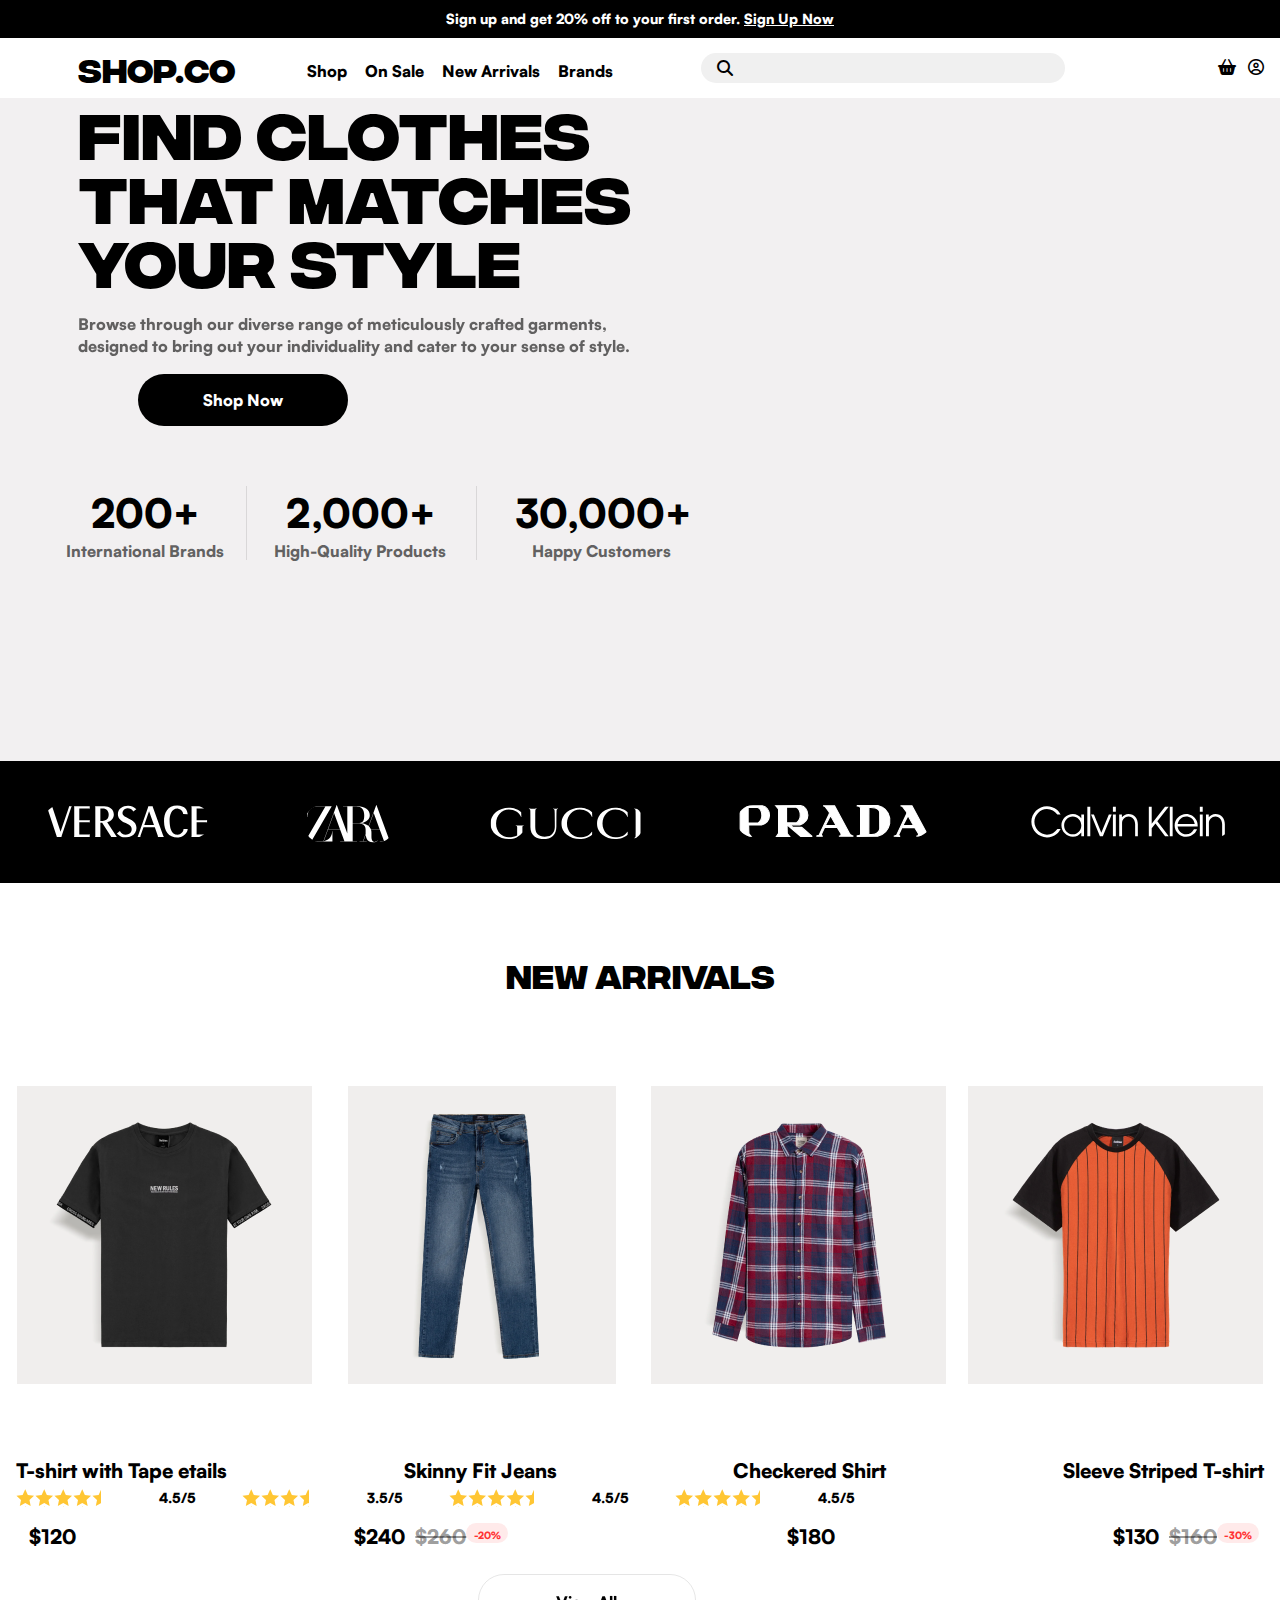
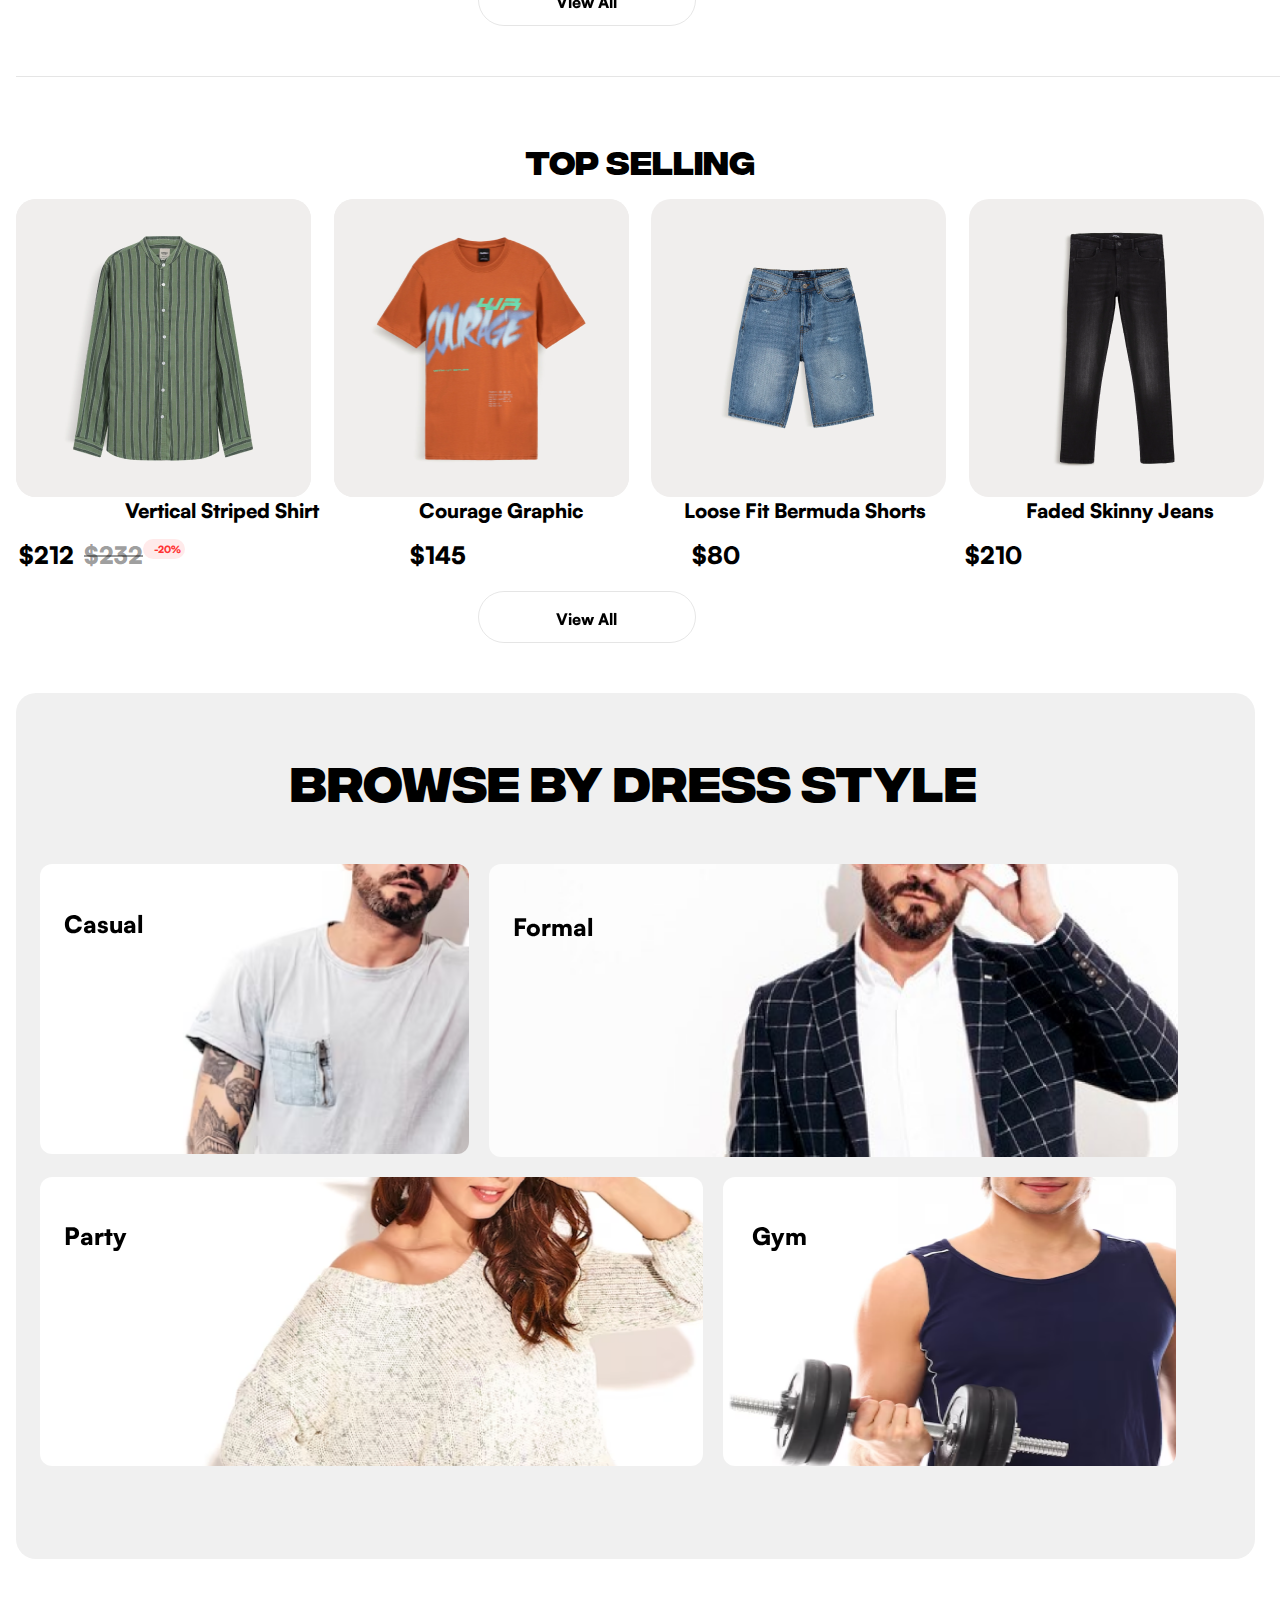
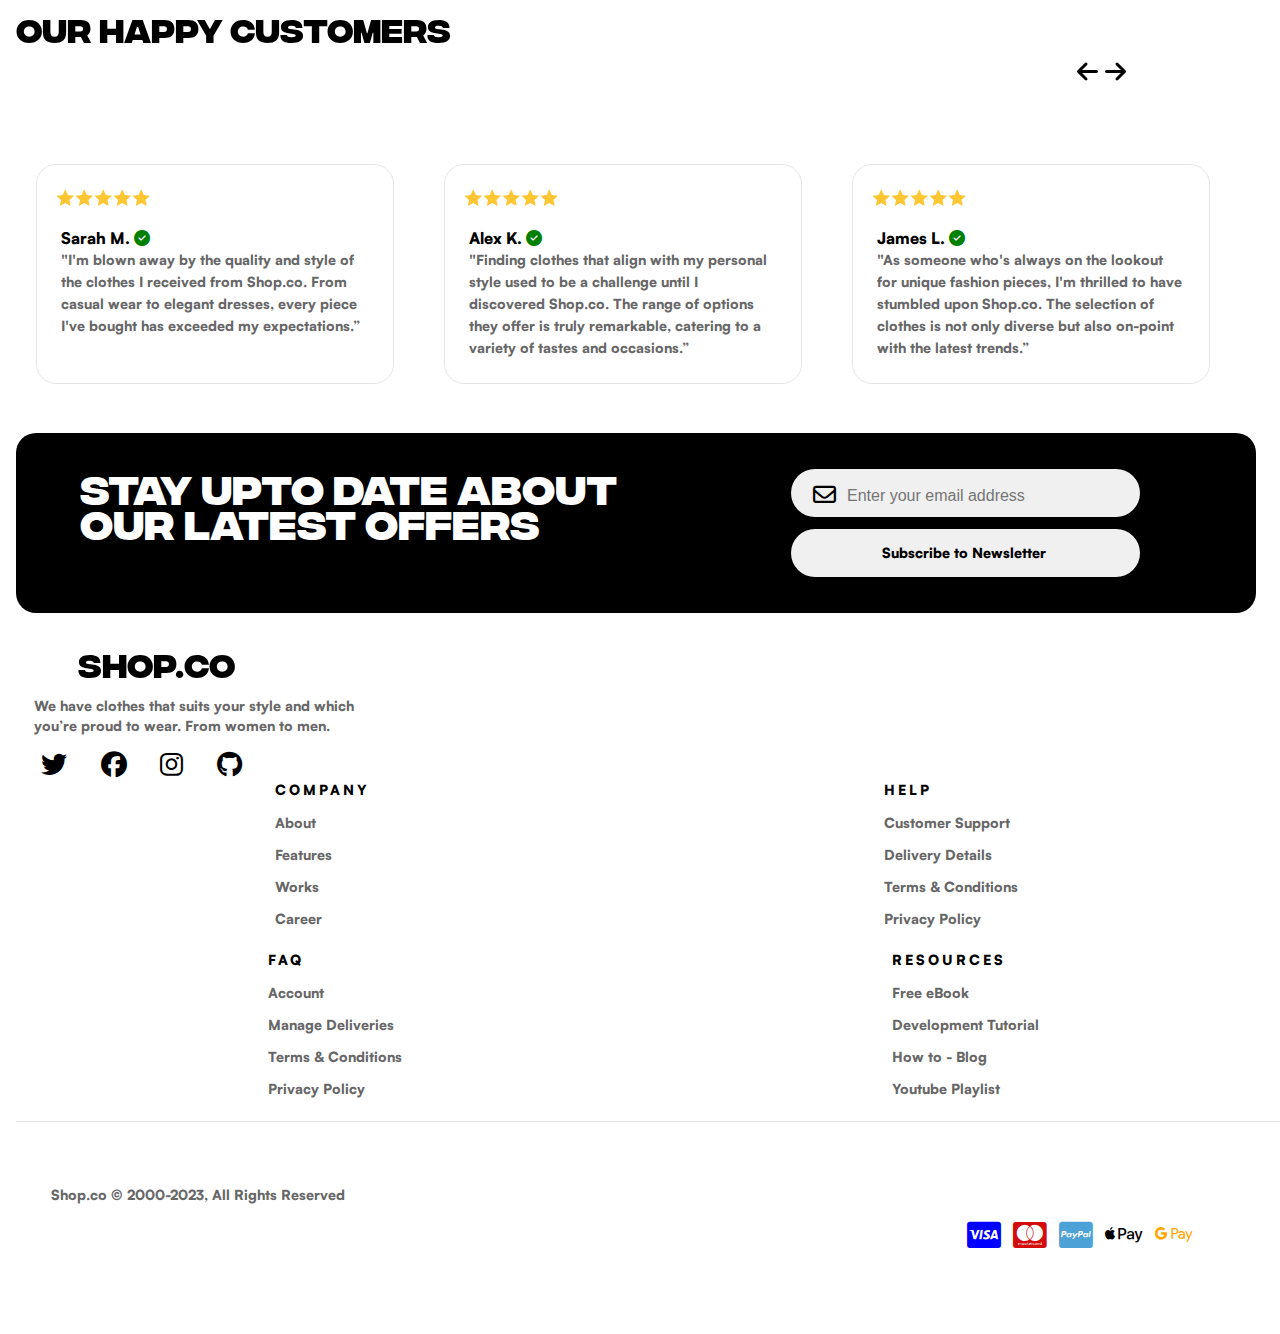
==== index.html @ 6bbd882d "Add files via upload" ====
<!DOCTYPE html>
<html lang="en">
<head>
    <meta charset="UTF-8">
    <meta name="viewport" content="width=device-width, initial-scale=1.0">
    <title>Document</title>
    <link  rel="stylesheet" href="css/style.css">
    <link rel="stylesheet" href="https://cdnjs.cloudflare.com/ajax/libs/font-awesome/6.4.2/css/all.min.css">
</head>
<body>
	<div class="smal-line">
        Sign up and get 20% off to your first order.
        <span class="underline"> Sign Up Now</span>
    </div>
	<header class="header">
		<div class="content-wrap">
			<nav class='header-menu'>
				<div class="main-menu">
					<div id='menuIcons' class="main-menu_icons">
						<i id='iconOpen' class="fa-solid fa-bars"></i>
						<i id='iconClose' class="fa-solid fa-xmark hide"></i>
					</div>
					<ul id='mainMenu' class="menu-list hide">
						<li>Shop</li>
						<li>On Sale</li>
						<li>New Arrivals</li>
						<li>Brands</li>
					</ul>
				</div>
				<div class="logo">
					SHOP.CO
				</div>
				<div class="search">
					<i class="fa-solid fa-magnifying-glass"></i>
					<div class="search_1">
            			<input type="text" placeholder="Search for products...">
            		</div>
        		</div>
				<div class="main-menu_1">
					<div class="main-menu-item_1">
						<i class="fa-solid fa-magnifying-glass"></i>
					</div>
					<div class="main-menu-item">
						<i class="fa-solid fa-basket-shopping"></i>
					</div>
					<div class="main-menu-item">
						<i class="fa-regular fa-circle-user"></i>
					<div class="main-menu-item">
				</div>
			</nav>
		</div>
	</header>
	<div class="jumbotron">
		<div class="content-wrap">
			<h1>FIND CLOTHES THAT MATCHES YOUR STYLE</h1>
			<div class="discription">
	             Browse through our diverse range of meticulously crafted garments, designed to bring out your individuality and cater to your sense of style.
	        </div>
	        <div class="ellipse">
	            Shop Now
	        </div>
	        <div class="achievement">
	            <div class="achievement_1">
	                <div class="count">200+</div>
	                <div class="count_title">International Brands</div>
	            </div>
	            <div class="barrier"></div>
	            <div class="achievement_1">
	                <div class="count">2,000+</div>
	                <div class="count_title">High-Quality Products</div>
	            </div>
	            <div class="barrier_1"></div>
	            <div class="achievement_3">
	                <div class="count">30,000+</div>
	                <div class="count_title">Happy Customers</div>
	        </div>
	        </div>
 		</div>
 	</div>
	<div class="jumbotron_1">
		<div class="achievement_2">
                <div class="count">30,000+</div>
                <div class="count_title">Happy Customers</div>
        </div>
        <div class="star_1"></div>
        <div class="star_2"></div>
	</div>
	<section class="services">
		<div class="brands">
		        <div class="versace brand">
		        	<img src="images/versace1.svg" alt="">
		        </div>
		        <div class="zara brand">
		        	<img src="images/zara1.svg" alt="">
		        </div>
		        <div class="gucci brand">
		        	<img src="images/gucci1.svg" alt="">
		        </div>
		        <div class="prada brand">
		        	<img src="images/prada1.svg" alt="">
		        </div>
		        <div class="calvin-klein brand">
		        	<img src="images/calvinklein1.svg" alt="">
		        </div>
		    </div>
	</section>
	<div class="content-wrap">
		<div class="new-arrivals">
			<div class="new-arrivals_title">
				NEW ARRIVALS
			</div>
			<div class="new-arrivals_img">
				<div class="card t-shirt_img"></div>
				<div class="card jeans_img"></div>
				<div class="card shirt_img"></div>
        		<div class="card orange_tshirt_img"></div>
			</div>
			<div class="new-arrivals_text">
				<div class="text">T-shirt with Tape etails</div>
           		<div class="text">Skinny Fit Jeans</div>
           		<div class="text1">Checkered Shirt</div>
           		<div class="text1">Sleeve Striped T-shirt</div>
			</div>
			<div class="new-arrivals_evaluation">
				<div class="stars rating-t-shirt"></div>
	            <div class="number rating-t-shirt_1">4.5/5</div>
	            <div class="stars rating-jeans"></div>
	            <div class="number rating-jeans_1">3.5/5</div>
	            <div class="stars rating-shirt"></div>
           		<div class="number rating-shirt_1">4.5/5</div>
           		<div class="stars rating-orange_t-shirt"></div>
           		<div class="number rating-orange_t-shirt_1">4.5/5</div>
			</div>
		</div>
		<div class="prices">
           	<div class="price price-tshirt">$120</div>
           	<div class="price price-jeans">
               	$240
               	<span class="through">$260</span>
               	<div  class="ellipse_2">-20%</div>
       		</div>
           	<div class="price price-shirt">$180</div>
           	<div class="price-orange_tshirt">
               	$130
               	<span class="through">$160</span>
               	<div  class="ellipse_2">
                   	-30%
               	</div>
           	</div>
       	</div>
       	<a href="/* сайт зі всіма речима*/" class="ellipse_4">
            View All
        </a>
        <div class="line"></div>
        <div class="top-selling">
        	<div class="new-arrivals_title">
				TOP SELLING
			</div>
			<div class="new-arrivals_img">
				<div class="image striped-shirt_img">
					<img src="images/stripedshirt.png">
				</div>
				<div class="image graphic-tshirt_img">
					<img src="images/graphictshirt.png">
				</div>
				<div class="image shorts_img">
					<img src="images/shorts.png">
				</div>
				<div class="image skinny-jeans_img">
					<img src="images/skinnyjeans.png">
				</div>
			</div>
			<div class="top-selling_text">
				<div class="text">
					Vertical Striped Shirt
				</div>
           		<div class="text graphic-tshirt">
           			Courage Graphic
           		</div>
           		<div class="text shorts_text">
           			Loose Fit Bermuda Shorts
           		</div>
           		<div class="text skinny-jeans_text">
           			Faded Skinny Jeans
           		</div>
			</div>
			<div class="prices_1">
	            <div class="price-striped-shirt">
	                $212
	                <span class="through">$232</span>
	                <div  class="ellipse_5">-20%</div>
	            </div>
	            <div class="price-graphic-tshirt">$145</div>
		           <div class="price-shorts">$80</div>
		           <div class="price-skinny-jeans">$210</div>
        	</div>
        	<a href="" class="ellipse_4">
	           	View All
	       	</a>
	    </div>
	    <div class="style">
	       	<div class="name-style">
		        BROWSE BY DRESS STYLE
		    </div>
		    <div class="image-line">
			    <div class="photo image-casual">
			    	<img src="images/casual.png">
		            <div class="name-style_1 name-style_2">
		             	Casual  	
		           	</div>
	            </div>
		        <div class="photo image-formal">
		        	<img src="images/formal.png">
		            <div class="name-style_1 name-style_3">
		               	Formal
		            </div>
		        </div>
	            <div class="photo image-party">
	            	<img src="images/party.png">
	                <div class="name-style_1 name-style_4">
	                	Party
	                </div>
	            </div>
	            <div class="photo image-gym-block">
	            	<img src="images/gym.png">
		            <div class="name-style_1 name-style_5">
		                	Gym
		            </div>
		        </div>
	        </div>
        </div>
        <div class="reviews">
	        <div class="title-reviews">
	            OUR HAPPY CUSTOMERS
	        </div>
	        <div class="arrow">
	        	<i class="fa-solid fa-arrow-left"></i>
	        	<i class="fa-solid fa-arrow-right"></i>
	        </div>

	    </div>
	    <div class="reviews_block">
		    <div class="reviews_1">
	                <div class="rating-shop"></div>
	                <div class="client">
	                	Sarah M.
	                	<i class="fa-solid fa-circle-check"></i>
	                </div>
	                <div class="response">
	                    "I'm blown away by the quality and style of the clothes I received from Shop.co. From casual wear to elegant dresses, every piece I've bought has exceeded my expectations.”
	                </div>
	        </div>
	        <div class="reviews_2">
	                <div class="rating-shop"></div>
	                <div class="client">
	                	Alex K.
	                	<i class="fa-solid fa-circle-check"></i>
	                </div>
	                <div class="response">
	                    "Finding clothes that align with my personal style used to be a challenge until I discovered Shop.co. The range of options they offer is truly remarkable, catering to a variety of tastes and occasions.”
	                </div>
	        </div>
	        <div class="reviews_2">
	                <div class="rating-shop"></div>
	                <div class="client">
	                	James L.
	                	<i class="fa-solid fa-circle-check"></i>
	                </div>
	                <div class="response">
	                    "As someone who's always on the lookout for unique fashion pieces, I'm thrilled to have stumbled upon Shop.co. The selection of clothes is not only diverse but also on-point with the latest trends.”
	                </div>
	        </div>
	    </div>    
 		<div class="offers">
        	<div class="offers_title">
        		STAY UPTO DATE ABOUT OUR LATEST OFFERS
        	</div>
        	<div class="field">
	        	<div class="input_field">
	        		<div class="input_field_inside">
	        			<i class="fa-regular fa-envelope"></i>
	        			<input type="text" placeholder="Enter your email address">
	        		</div>
	        	</div>
	        	<div class="input_field_1">
	        		<div class="input_field_text">
	        			Subscribe to Newsletter
	        		</div>
	        	</div>
	        </div>
        </div>
        <div class="logo">SHOP.CO</div>
        <div class="marketing">
        	<div class="marketing_text">
        		We have clothes that suits your style and which you’re proud to wear. From women to men.
        	</div>
        </div>
        <div class="social_networks">
        	<a href="https://twitter.com/i/flow/login?input_flow_data=%7B%22requested_variant%22%3A%22eyJsYW5nIjoidWsifQ%3D%3D%22%7D">
        		<i class="fa-brands fa-twitter"></i>
        	</a>
        	<a href="https://m.facebook.com/alina.batyuk?eav=AfaWTFuA0HNUsIySOK4IV4C6fjaKW2I8Pvw0RGBtKUxn3SnBraw44PnIqAsH6I7HWOU&paipv=0">
        		<i class="fa-brands fa-facebook"></i>
        	</a>
        	<a href="https://www.instagram.com/">
        		<i class="fa-brands fa-instagram"></i>
        	</a>
        	<a href="https://github.com/AlinaBatyuk/AlinaBatyuk.github.io">
        		<i class="fa-brands fa-github"></i>
        	</a>
        </div>
        <div class="footer">
	        <div class="company">
	        	<div class="company_title">
	        		COMPANY
	        	</div>
	        	<div class="company_text">About</div>
	        	<div class="company_text">Features</div>
	        	<div class="company_text">Works</div>
	        	<div class="company_text">Career</div>
	        </div>
	         <div class="help">
	        	<div class="help_title">
	        		HELP
	        	</div>
	        	<div class="help_text">
	        		Customer Support
	        	</div>
	        	<div class="help_text">
	        		Delivery Details
	        	</div>
	        	<div class="help_text">
	        		Terms & Conditions
	        	</div>
	        	<div class="help_text">
	        		Privacy Policy
	        	</div>
	        </div>
	    </div>
	    <div class="footer">
	        <div class="help">
	        	<div class="help_title">
	        		FAQ
	        	</div>
	        	<div class="help_text">
	        		Account
	        	</div>
	        	<div class="help_text">
	        		Manage Deliveries
	        	</div>
	        	<div class="help_text">
	        		Terms & Conditions
	        	</div>
	        	<div class="help_text">
	        		Privacy Policy
	        	</div>
	        </div>
	        <div class="help">
	        	<div class="help_title">
	        		RESOURCES
	        	</div>
	        	<div class="help_text">
	        		Free eBook
	        	</div>
	        	<div class="help_text">
	        		Development Tutorial
	        	</div>
	        	<div class="help_text">
	        		How to - Blog
	        	</div>
	        	<div class="help_text">
	        		Youtube Playlist
	        	</div>
	        </div>
	    </div>
	    <div class="line"></div>
	    <div class="copyright">
	    	Shop.co © 2000-2023, All Rights Reserved
	    </div>
	    <div class="pay">
	    	<i class="fa-brands fa-cc-visa"></i>
	    	<i class="fa-brands fa-cc-mastercard"></i>
	    	<i class="fa-brands fa-cc-paypal"></i>
	    	<i class="fa-brands fa-apple-pay"></i>
	    	<i class="fa-brands fa-google-pay"></i>
	    </div>
		<!-- <div class="services_item">
				<i class="fa-brads fa-facebook"></i>

			</div>
			<div class="services_item">

			</div> -->
		</div>
	

	<script src='script/script.js'></script>
</body>
</html>
---- css/style.css ----
@font-face {
    font-family: 'Integral CF';
    src: url('../fonts/IntegralCF-Bold.otf');
}
@font-face {
    font-family: 'Satoshi';
    src: url('../fonts/Satoshi-Black.otf');
}
*{
	margin: 0;
	padding: 0;
	border: 0;
	outline: 0;
	box-sizing: border-box;
}

.smal-line{
    height: 34px;
    background: black;
    color: white;
    text-align: center;
    font-size: 12px;
    font-family: Satoshi;
    line-height: 38px;
}
.content-wrap{
	max-width: 1248px;
	margin: 0 auto;
	padding: 0 10px;
}
.logo{
    color: black;
    font-size: 25.2px;
    font-weight: 700;
    font-family: 'Integral CF';
    line-height: normal;
}
.header-menu{
	display: flex;
	justify-content: space-between;
	height: 60px;
	align-items: center;
}

.menu-list{
	width: 100px;
	padding: 20px;
	list-style: none;
	color: #000;
	font-family: Satoshi;
	background: #fff;
	position: absolute;
	left: 0;
	top: 20px;
}
.main-menu i {
	cursor: pointer;
}


.main-menu{
	position: relative;
	top: 3px;

}
.main-menu i{
	margin-right: 10px;
}
.main-menu_1{
	display: inline-flex;
	align-items: flex-start;
	gap: 12px;
/*	padding: 0 20px;*/
}
.jumbotron{
	height: 448px;
	background: rgba(242, 240, 241, 1);
	background-size: cover;
	text-align: left;
	font-size: 36px;
}
.jumbotron_1{
	background-size: cover;
	height: 448px;
	background-image: url(../images/rectangle.png);
}
h1{
    color: #000;
    width: 315px;
    font-family: 'Integral CF';
    font-size: 34px;
    font-weight: 700;
    line-height: 34px;
    leading-trim: both;
	text-edge: cap;
	margin-bottom: 20px;
    margin-left: 5%;
}
.discription{
    width: 358px;
    color: rgba(0, 0, 0, 0.60);
    leading-trim: both;
    text-edge: cap;
    font-family: Satoshi;
    font-size: 14px;
    font-style: normal;
    font-weight: 400;
    line-height: 20px;
    word-break: keep-all;
    margin-bottom: 20px;
    margin-left: 5%;
}
.ellipse{
    width: 358px;
    height: 52px;
    display: flex;
    padding: 16px 54px;
    background: black;
    border-radius: 62px;
    justify-content: center;
    align-items: center;
    font-family: Satoshi;
    font-size: 16px;
    font-weight: 500;
    color: rgba(255, 255, 255, 1);
    text-align: center;
    line-height: normal;
    margin-bottom: 60px;
    margin-left: 5%;
}
.achievement{
    width: 278px;
    height: 52px;
    display: flex;
    background: transparent;
    color: #000;
    text-align: center;
}
.achievement_1{
	margin-left: 50px;
    text-align: center;
}
.achievement_2{
    width: 278px;
    height: 52px;
/*    display: flex;*/
    background: transparent;
    color: #000;
    text-align: center;
	position: relative;
	left: 40px;
	top: -20px;
}
.achievement_3{
	display: none;
}
.barrier{
	width: 2px;
	height: 52px;
	background: rgba(0, 0, 0, 0.10);
	position: absolute;
    margin-left: 150px;
}
.barrier_1{
	display: none;
}
.star_1{
    width: 76px;
    height: 76px;
    position: relative;
    right: -320px;
    background: url(../images/Vector2.svg);
}
.star_2{
    width: 44px;
    height: 44px;
    position: relative;
    top: 40px;
    right: -10px;
    background: url(../images/Vector3.svg);
}
.count{
    color: #000;
    font-family: Satoshi;
    font-size: 24px;
    font-weight: 700;
    line-height: normal;
}
.count_title{
    color: rgba(0, 0, 0, 0.60);
    font-family: Satoshi;
    font-size: 12px;
    font-weight: 400;
    line-height: 22px;
}
.section{
	padding-top: 20px;

}
.services{
	text-align: center;
}
.brands{
	width: 100%;
	height: 146px;
	background: black;
	display: flex;
	margin-left: 0px;
	justify-content: space-around;
	flex-wrap: wrap;
}
.versace, .zara, .gucci, .prada, .calvin-klein {
	flex-shrink: 0;
	margin-top: 18px;
	margin-right: 5px;
	height: auto; /* Змініть висоту за потребою */
	background: no-repeat center center;
	background-size: contain; /* Замість cover для SVG-зображень */
}
.versace {
	width: 116.736px;
	height: 23.255px;
}
.zara {
 	width: 63.809px;
 	height: 26.645px;
	 }
.gucci {
  	width: 109.387px;
  	height: 25.243px;
}

.prada {
	width: 127px;
  	height: 21px;
}

.calvin-klein {
 	width: 134.845px;
	height: 21.746px;
}
.services-title{
	padding-bottom: 20px;
	text-transform: uppercase;
}
.service_item{
	width:150px;
	border:2px solid;
}
.d-flex{
	display: flex;
	flex-direction: colum;
}
.search_1{
	display: none;
}
.brand img{
	width: 100%;
	height: 100%;
}
.new-arrivals_title{
    /*width: 403px;
    height: 58px;
*/  color: #000;
    font-family: 'Integral CF';
    font-size: 32px;
    text-align: center;
    font-weight: 700;
    margin-bottom: 20px;
}
.new-arrivals_img{
	display: flex;
    justify-content: space-between;
}

.t-shirt_img, .jeans_img {
  display: flex;
  border-radius: 13px;
/*  background: no-repeat center center;*/
/*  background-size: cover;  */
}
.t-shirt_img{
	width: 198px;
    height: 200px;
	background-repeat: no-repeat;
    background-image: url(../images/tshirt1.png);
}
.jeans_img{
    width: 147px;
    height: 204px;
	background-repeat: no-repeat;
    background-image: url(../images/jeans1.png);
}
.shirt_img, .orange_tshirt_img{
	display: none;
}
.new-arrivals_text{
	display: flex;
	justify-content: space-between;
	margin-bottom: 5px;
}
.text{
	color: #000;
    font-family: Satoshi;
    font-size: 16px;
    font-weight: 700;
    line-height: normal;
    white-space: nowrap;
}
.text1{
	display: none;
}
.new-arrivals_evaluation{
    display: flex;
    justify-content: space-between;
    padding: 0px 409px 11px 0px;
}
.rating-t-shirt{
    width: 85px;
    height: 18px;
    background-image: url(../images/star.svg);
}
.rating-jeans{
    width: 67px;
    height: 18px;
    background-image: url(../images/star.svg);
}
.number{
    color: #000;
    font-family: Satoshi;
    font-size: 12px;
    font-weight: 400;
    line-height: normal;
    margin-left: 13px;
}
.rating-shirt, .rating-shirt_1, .rating-orange_t-shirt, .rating-orange_t-shirt_1{
	display: none;
}
.prices{
    display: flex;
    color: #000;
    font-family: Satoshi;
    font-size: 20px;
    font-weight: 700;
    line-height: normal;
    justify-content: space-between;
    padding: 5px 5px 24px 13px;
}
.price-jeans{
    display: flex;
}
.price-shirt, .price-orange_tshirt{
	display: none;
}
.ellipse_2{
    display: flex;
    width: 42px;
    height: 20px;
    padding: 6px 14px;
    justify-content: center;
    border-radius: 62px;
    color: rgba(255, 51, 51, 1);
    font-family: Satoshi;
    font-size: 10px;
    font-weight: 500;
    text-align: center;
    background: rgba(255, 51, 51, 0.1);
}
.ellipse_4{
   
    display: block;
    width: 358px;
	height: 46px;
    background: transparent;
    padding: 5px 16px 54px;
    border: 1px solid rgba(0, 0, 0, 0.10);
    border-radius: 62px;
    color: #000;
    font-family: Satoshi;
    font-size: 14px;
    font-weight: 500;
    text-align: center;
    line-height: 52px;
    margin-bottom: 50px;
    text-decoration: none;
}
.line{
    width: 358px;
    height: 1px;
    margin-bottom: 16px;
    background: rgba(0, 0, 0, 0.1);
}
.striped-shirt_img, .graphic-tshirt_img {
  display: inline-block;
  /*width: 295px;
  height: 298px;*/
  border-radius: 13px;
/*  background: no-repeat center center;*/
  background-size: cover; /* Адаптивне зміщення зображення */
}
.shorts_img, .skinny-jeans_img{
	display: none;
}
.striped-shirt_img{
	width: 198px;
    height: 200px;
    background-repeat: no-repeat;
	background-image: url(../images/stripedshirt.png);
}
.graphic-tshirt_img{
    width: 147px;
    height: 204px;
    background-repeat: no-repeat;
	background-image: url(../images/graphictshirt.png);
}
.shorts_text, .skinny-jeans_text{
	display: none;
}
.top-selling_text{
	display: flex;
	justify-content: space-around;
	margin-bottom: 5px;
	padding: 0px 0px 10px 59px;
}
.prices_1{
    display: flex;
    color: #000;
    font-family: Satoshi;
    font-size: 24px;
    font-weight: 700;
    line-height: normal;
    padding: 0px 5px 20px 10px;
    justify-content: space-between;

}
.price-striped-shirt{
    display: flex;
}
.price-shorts, .price-skinny-jeans{
	display: none;
}
.ellipse_5{
    width: 42px;
    height: 20px;
    padding: 6px 14px;
    justify-content: center;
    border-radius: 62px;
    color: rgba(255, 51, 51, 1);
    font-family: Satoshi;
    font-size: 10px;
    font-weight: 500;
    text-align: center;
    background: rgba(255, 51, 51, 0.1);
}
.graphic-tshirt {
    margin-left: 76px;
}
.style{
	width: 358px;
	height: 975px;
	padding: 0px 0px 0px 24px;
	border-radius: 20px;
	background: #F0F0F0;
	color: rgba(0, 0, 0, 1);
	margin-bottom: 50px;
}
.name-style{
    width: 246px; /*забрати буде посередині*/
    color: #000;
    text-align: center;
    font-family: 'Integral CF';
    font-size: 32px;
    font-weight: 700;
    line-height: 36px;
    margin-bottom: 50px;
}
.name-style_1{
    color: #000;
    font-family: Satoshi;
    position: absolute;
    margin-top: -181px;
    font-size: 24px;
    font-weight: 700;
    text-align: left;
    line-height: normal;
    padding: 25px 0px 0px 24px;
}
.image-casual{
	width: 311px;
    height: 188px;
	background-repeat: no-repeat;
    border-radius: 20px;
    margin-bottom: 20px;
/*    background-image: url(../images/casual1.png);*/
}
.image-formal{
    width: 311px;
    height: 188px;
    border-radius: 20px;
    background-repeat: no-repeat;
    margin-bottom: 20px;
/*    background-image: url(../images/formal1.png);*/
/*    margin-top: 190px;
    margin-left: 15px;*/
}
.image-party{
	width: 311px;
    height: 188px;
    border-radius: 20px;
    background-repeat: no-repeat;
    margin-bottom: 20px;
/*    background-image: url(../images/party1.png);*/
}
.image-gym-block{
	width: 311px;
    height: 188px;
    background: #FFF;
    border-radius: 20px;
}
.photo > img{
	width: 100% !important;
	height: 100%;
	border-radius: 12px;
}
.image-gym{
    width: 311px;
    height: 188px;
    border-radius: 20px;
    background: #FFF;
    background-repeat: no-repeat;
    margin-bottom: 20px;
/*    background-image: url(../images/gym1.png);*/
}
.title-reviews{
    width: 286px;
    color: #000;
    font-family: 'Integral CF';
    font-size: 32px;
    font-weight: 700;
    line-height: normal;
    text-align: left;
    position: absolute;
    margin-bottom: 24px;
}
.arrow{
	position: absolute;
    right: 10%;
    padding: 50px 23px 0px 0px;
    margin-bottom: 24px;
}
.fa-solid.fa-arrow-left, .fa-solid.fa-arrow-right{
	width: 24px;
	height: 24px;
	font-size: 24px;
}
.reviews_1{
    width: 358px;
	padding: 24px;
    border-radius: 20px;
    border: 1px solid rgba(0, 0, 0, 0.10);
    color: rgba(0, 0, 0, 0.60);
    font-family: Satoshi;
    font-size: 16px;
    font-weight: 400;
    line-height: 22px;
    margin-top: 155px;
    margin-bottom: 49px;

/*    justify-content: space-around;*/
}
.rating-shop{
    width: 93px;
    height: 18px;
    margin-left: -5px;
    display: flex;
    align-items: flex-start;
    gap: 6.487px;
    margin-bottom: 20px;
    background: url(../images/star.svg);
}
.client{
    color: #000;
    leading-trim: both;
    text-edge: cap;
    font-family: Satoshi;
    font-size: 16px;
    font-weight: 700;
    line-height: 22px;
}
.fa-solid.fa-circle-check{
	color: green;
}
.response{
    align-self: stretch;
    color: rgba(0, 0, 0, 0.60);
    font-family: Satoshi;
    font-size: 14px;
    font-weight: 400;
    line-height: 22px;

}
.offers{
	width: 358px;
	height: 293px;
	border-radius: 20px;
	background: #000;
	padding: 32px 37px 156px 24px;
	margin-bottom: 31px;
}
.offers_title{
	width: 297px;
	color: #FFF;
	font-family: 'Integral CF';
	font-size: 32px;
	font-weight: 700;
	line-height: 35px;
	margin-bottom: 32px;
}
.input_field{
	display: flex;
	width: 311px;
	height: 42px;
	padding: 8px 16px 12px 14px;   	
   	align-items: flex-start;
   	gap: 12px;
   	flex: 1 0 0;
   	background: rgba(240, 240, 240, 1);
   	border-radius: 62px;
   	margin-bottom: 12px;
}
.input_field_inside{
	width: 311px;
    height: 24px;
    color: black;
    background: #FFF;
    padding: 4px;
}
.input_field_text{
	color: #000;
	font-family: Satoshi;
	font-size: 14px;
	font-weight: 500;
	text-align: center;
	line-height: normal;
}
.input_field_1{
	padding: 12px 69px 12px 66px;
	display: flex;
	width: 311px;
	height: 42px;   	
   	align-items: flex-start;
   	gap: 12px;
   	flex: 1 0 0;
   	background: rgba(240, 240, 240, 1);
   	border-radius: 62px;
   	text-align: center;
}
.marketing{
	padding: 14px 17px 0px 18px;
}
.marketing_text{
	width: 357px;
	color: rgba(0, 0, 0, 0.60);
	font-family: Satoshi;
	font-size: 14px;
	font-weight: 400;
	line-height: 20px;
	margin-bottom: 15px;
}
.social_networks a{
	width: 241px;
    height: 58px;
    padding: 15px 2px 0px 15px;
	font-size: 26px;
	text-decoration: none;
	margin-bottom: 15px;
}
.fa-brands.fa-twitter, .fa-brands.fa-facebook, .fa-brands.fa-instagram, .fa-brands.fa-github{
	margin-left: 10px;
	color: black;
}
.footer{
	display: flex;
	justify-content: space-around;
	margin-bottom: 24px;
}
.company{
	width: 91px;
	height: 146px;
	display: inline-flex;
	flex-direction: column;
	align-items: flex-start;
	gap: 16px;
}
.company_title{
	color: #000;
	font-family: Satoshi;
	font-size: 14px;
	font-weight: 500;
	line-height: 18px;
	letter-spacing: 3px;
	text-transform: uppercase;
}
.company_text{
	color: rgba(0, 0, 0, 0.60);
	font-family: Satoshi;
	font-size: 14px;
	font-weight: 400;
	line-height: 16px;
}
.help{
	display: inline-flex;
	flex-direction: column;
	align-items: flex-start;
	gap: 16px;
}
.help_title{
	color: #000;
	font-family: Satoshi;
	font-size: 14px;
	font-weight: 500;
	line-height: 18px; /* 128.571% */
	letter-spacing: 3px;
	text-transform: uppercase;
}
.help_text{
	width: 121px;
	color: rgba(0, 0, 0, 0.60);
	font-family: Satoshi;
	font-size: 14px;
	font-weight: 400;
	line-height: 16px;
	white-space: nowrap;
}
.copyright{
	width: 269px;
	height: 19px;
	color: rgba(0, 0, 0, 0.60);
	padding: 0px 0px 10px 35px;
	font-family: Satoshi;
	font-size: 14px;
	font-weight: 400;
	line-height: normal;
	text-align: center;
	white-space: nowrap;
}
.pay{
	padding: 15px 25px 7px 20px;
    font-size: 30px;
    display: flex;
    justify-content: space-evenly;
    margin-bottom: 77px;
}
.fa-brands.fa-cc-visa{
	color: blue;
}
.fa-brands.fa-cc-mastercard{
	color: #d30d0d;
}
.fa-brands.fa-cc-paypal{
	color: #4ca1d6;
}
.fa-brands.fa-apple-pay{
	color: #000000;
}
.fa-brands.fa-google-pay{
	color: orange;
}
.reviews_2{
	display: none;
}
.image > img{
	width: 100%;
	height: 100%;
	border-radius: 13px;
}









/*Global classes*/
.fz-main{
	font-size: 14px;
}
@media (min-width: 680px){
	.d-flex{
		flex-direction: row;
	}
	.fz-main{
		font-size: 14px;
	}
}


/*Small-lina classes*/
@media (min-width: 600px){
	.smal-line{
		height: 38px;
		font-size: 14px;
	}
	.header-menu{
		height: 70px;
	}
	.main-menu_1 {
	    display: inline-flex;
	    position: relative;
	    right: 10%;
	}
}



/*media queries*/

@media (min-width: 680px){
	.main-menu{
		order: 1;
	}
	.main-menu i {
		display: none;
	}
	.main-menu_1{
		order: 3;
		right: 0%;
	}
	.main-menu-item_1{
		display: none;
	} 
	.main-menu-item{
		right: 20px;
	} 
	.menu-list{
		top: -9px;
		left: -100px;
		display: flex;
/*		justify-content: flex-end;*/
	}
	.menu-list li{
/*		margin-right: 30px;*/
		font-size: 16px;
		white-space: nowrap;
	}
	.search{
		order: 2;
    	width: 60px;
    	height: 30px;
    	display: flex;
    	padding: 12px 16px;
    	align-items: flex-start;
    	gap: 12px;
    	background: rgba(240, 240, 240, 1);
    	border-radius: 62px;
    	margin-right: -61px;
	}
	.search .fa-magnifying-glass{
		position: relative;
		top: -5px;
		display: block;
	}
	input{
    	display: flex;
    	width: 150px;
    	height: 20px;
    	background: rgba(240, 240, 240, 1);
    	margin-left: -7px;
    	margin-top: -8px;
    	color: rgba(0, 0, 0, 0.4);
    	border-color: transparent;
	}
	.header-menu {
		height: 60px;
	}
	.content-wrap {
		padding: 0;
	}
	.section{
		padding-top: 40px;
	}
	.text1{
		display: flex;
		color: #000;
	    font-family: Satoshi;
	    font-size: 20px;
	    font-weight: 700;
	    line-height: normal;
	    white-space: nowrap;
	}
	.text{
		font-size: 20px;
	}

}
@media (min-width: 600px){
	.discription{
		position: sticky;
		left: 60px;
		font-size: 16px;
		line-height: 22px;
		width: 599px;
	    height: 33px;
	    white-space: pre-line;
	    margin-bottom: 50px;
	}
	.ellipse{
		width: 210px;
		height: 52px;
		left: 60px;
    	position: relative;
	}
	.count{
		font-size: 40px;
	}
	.count_title{
		font-size: 16px;
		white-space: nowrap;
	}
	.achievement_2{
		display: none;
	}
	.achievement_3{
		    display: block;
	    font-size: 40px;
	    width: 171px;
	    margin-left: 70px;
	}
	.barrier{
		width: 1px;
		height: 74px;
	    margin-left: 230px;
	}
	.barrier_1{
		display: flex;
		width: 1px;
		height: 74px;
		background: rgba(0, 0, 0, 0.10);
		position: absolute;
	    margin-left: 460px;
	}

}
@media (min-width: 738px){
	.name-style{
       	font-size: 48px;
    	margin-bottom: 50px;
	}
	.ellipse_4{
		width: 218px;
		height: 52px;
	    padding: 16px 54px;
	    font-size: 16px;
	    line-height: normal;
	    margin-bottom: 50px;
	    position: relative;
	    left: 37%;
	}
	.ellipse_4:hover{
		background: black;
		border-radius: 62px;
	    color: white;
	    font-family: Satoshi;
	    font-size: 14px;
	    font-weight: 500;
	    text-align: center;
	}
}
@media (min-width: 600px){
	.jumbotron{
		background-size: cover;
		height: 663px;
		font-size: 64px;
		background-image: url(../images/Rectangle2.png);
	}
	.jumbotron h1{
		width: 577px;
		height: 173px;
		font-size: 64px;
		line-height: 64px;
		position: sticky;
    	left: 60px;
    	margin-bottom: 20px;
	}
	.jumbotron_1{
		display: flex;
		background: transparent;
	}

}
@media (min-width: 599px){
	.star_1{
		width: 104px;
		height: 104px;
		position: relative;
	    bottom: 90%;
    	left: 78%;
		background-image: url(../images/Vector.svg);
	}
	.star_2{
		width: 56px;
		height: 56px;
		position: absolute;
	   	top: 78%;
    	right: 23%;
		background-image: url(../images/Vector1.svg);
	}
	.jumbotron_1{
		display: none;
	}
}
@media (min-width: 600px){
	.new-arrivals_img {
	    display: flex;
	    justify-content: space-between;
	    column-gap: 20px;
	}
	.card {
		width: 25%;
		height: 444px;
		background-repeat: no-repeat;
		background-position: center;
	}
	.t-shirt_img{
	    background-image: url(../images/tshirt.png);
	}
	.jeans_img{
	    background-image: url(../images/jeans.png);
	}
	.shirt_img{
		display: block;
	    background-image: url(../images/shirt.png);
	}
	.orange_tshirt_img{
		display: block;
	    background-image: url(../images/orangetshirt.png);
	}
}

@media (min-width: 771px){
	.brands{
		height: 122px;
		margin-bottom: 72px;
	}
	.versace{
		width: 166px;
		height: 33px;
		margin-top: 44px;
	}
	.zara{
		width: 91px;
		height: 38px;
		margin-top: 44px;
	}
	.gucci{
		width: 156px;
		height: 36px;
		margin-top: 44px;
	}
	.prada{
		width: 194px;
		height: 32px;
		margin-top: 44px;
	}
	.calvin-klein{
		width: 206px;
		height: 33px;
		margin-top: 44px;
	}
}
@media (min-width: 933px){
	.star_1{
		width: 104px;
		height: 104px;
		position: relative;
	    bottom: 127%;
	    left: 78%;
		background-image: url(../images/Vector.svg);
	}
	.star_2{
		width: 56px;
		height: 56px;
		position: absolute;
	   	top: 49%;
    	right: 23%;
		background-image: url(../images/Vector1.svg);
	}
}

/*@media (min-width: 1000px){
	.star_1{
		width: 104px;
		height: 104px;
		position: relative;
	    bottom: 127%;
    	left: 78%;
		background-image: url(../images/Vector.svg);
	}
	.star_2{
		width: 56px;
		height: 56px;
		position: absolute;
	   	top: 26%;
    	right: 23%;
		background-image: url(../images/Vector1.svg);
	}
}*/

@media (min-width: 1025px){
	.star_1{
		width: 104px;
		height: 104px;
		position: relative;
	    bottom: 130%;
	    left: 88%;
		background-image: url(../images/Vector.svg);
	}
	.star_2{
		width: 56px;
		height: 56px;
		position: absolute;
	    top: 55%;
    	right: 40%;
		background-image: url(../images/Vector1.svg);
	}
}
@media (min-width: 1024px) and (max-width: 1310px) {
	.star_1 {
		left: 70%;
	}
	.star_2{
		top: 70%;
	}
}
.underline {
  text-decoration: underline;
}
.through{
    text-decoration: line-through;
    color: rgba(0, 0, 0, 0.4);
    margin-left: 10px;
}

.search .fa-solid.fa-magnifying-glass {
	display: none;
}

@media (min-width: 680px) {
	.search .fa-solid.fa-magnifying-glass {
		display: block;
	}
	.search{
		width: 364px;
	}
	input{
		width: 49px;
	}
	.logo {
	    position: relative;
    	left: 5%;
    	font-size: 32px;
	}
	.main-list {
		margin-left: 10px;
	}
	.menu-list li {
	    margin-right: 18px;
	    font-size: 16px;
	    white-space: nowrap;
	}
}
@media (min-width: 764px){
	input{
		width: 150px;
	}
}

@media (min-width: 600px){
	.new-arrivals_1{
	    font-size: 48px;
	}
	.t-shirt_text, .jeans_text{
	    font-size: 20px;
	    font-weight: 700;
	    
	}
	.line{
	    width: 104%;
	    height: 1px;
	    margin-bottom: 64px;
	    background: rgba(0, 0, 0, 0.1);
	}
}

.hide {
	display: none !important;
}
@media (min-width: 600px) {
	.menu-list.hide {
		display: flex !important;
		background: transparent;
		position: relative;
    	top: 8%;
	}
	.menu-list li {
	    position: relative;
	    font-size: 16px;
	    white-space: nowrap;
	}
	.shorts_text, .skinny-jeans_text{
		display: flex;
	}
	.number{
	    color: #000;
	    font-family: Satoshi;
	    font-size: 14px;
	    font-weight: 400;
	    line-height: normal;
	    margin-left: 13px;
	    display: flex;
	}
	.stars{
		display: flex;
	}
	.rating-shirt{
		width: 85px;
    	height: 18px;
    	background-image: url(../images/star.svg);
	}
	.rating-orange_t-shirt{
	    width: 85px;
	    height: 18px;
	    background-image: url(../images/star.svg);
	}

	.price-shirt, .price-orange_tshirt{
		display: flex;
	}
	.image{
		background-repeat: no-repeat;
		width: 295px;
		height: 298px;
		border-radius: 20px;
		overflow: hidden;
	}
	.skinny-jeans_img{
		background: #F0EEED;
		padding: 0px 21px 0px 22px;
	}
	.shorts_img, .skinny-jeans_img{
		display: block;
	}
	.style{
		width: 1239px;
		height: 866px;
	}
	.image-line{
		display: flex;
		flex-wrap: wrap;
	}
	.photo{
		border-radius: 20px;
	}
	.photo > img{
		width: 100% !important;
		height: 100%;
	}
	.image-casual{
		width: 429px;
    	height: 290px;
    	border-radius: 20px;
    	margin-bottom: 20px;
	}
	.image-formal{
  		width: 689px;
	    height: 293px;
	    margin-left: 20px;
	}
	.image-party{
		width: 663px;
		height: 289px;
	}
	.image-gym-block{
		width: 453px;
	    height: 289px;
	    margin-left: 20px;
	}
	img{
		border-radius: 20px;
	}
	.price-shorts, .price-skinny-jeans{
		display: flex;
	}
	.prices_1{
		padding: 0px 242px 20px 3px;
	}
	.top-selling_text{
		padding: 0px -1px 10px 0px;
	}
	.ellipse_5{
		padding: 4px 18px 0px 11px;
	}
	.graphic-tshirt{
		margin-left: inherit;
	}
	.name-style{
		width: 1187px;
	    display: flex;
	    justify-content: center;
	    height: 171px;
	    align-items: center;
	    margin-bottom: 0px;
	}
	.name-style_1.name-style_2{
		position: absolute;
  		margin-top: -275px;
	}
	.name-style_1.name-style_3{
		position: absolute;
  		margin-top: -275px;
	}
	.name-style_1.name-style_4{
		position: absolute;
  		margin-top: -275px;
	}
	.name-style_1.name-style_5{
		margin-left: 5px;
		position: absolute;
  		margin-top: -275px;
	}
	.image-gym{
		margin-left: 93px;
	}
	.title-reviews{
		white-space: nowrap;
	}
	.reviews_block{
		display: flex;
		padding: 0px 20px 0px 20px;
		gap: 50px;
	}
	.reviews_2{
		display: block;
		width: 358px;
		padding: 24px;
	    border-radius: 20px;
	    border: 1px solid rgba(0, 0, 0, 0.10);
	    color: rgba(0, 0, 0, 0.60);
	    font-family: Satoshi;
	    font-size: 16px;
	    font-weight: 400;
	    line-height: 22px;
	    margin-top: 155px;
	    margin-bottom: 49px;
	}
	.offers{
		width: 1240px;
		height: 180px;
		display: flex;
		padding: 36px 64px;
	}
	.offers_title{
		width: 569px;
  		font-size: 40px;
	}
	.field{
		display: block;
	}
	.input_field, .input_field_1{
		width: 349px;
  		height: 48px;
  		display: flex;
		justify-content: center;
		align-items: center;
		margin-left: 142px;
	}
	input{
		width: 245px;
	    height: 25px;
	    margin-top: -24px;
    	margin-left: 34px;
	    font-size: 16px;
	}
	.input_field_inside{
		background: rgb(240, 240, 240);
	}
	.fa-regular.fa-envelope{
		width: 24px;
		height: 24px;
		font-size: 23px;
	}
	.fa-brands.fa-cc-visa, .fa-brands.fa-cc-mastercard, .fa-brands.fa-cc-paypal, .fa-brands.fa-apple-pay, .fa-brands.fa-google-pay{
		margin-right: 12px;
	}
	.pay{
		padding: 15px 59px 7px 14px;
		justify-content: flex-end;
	}

}
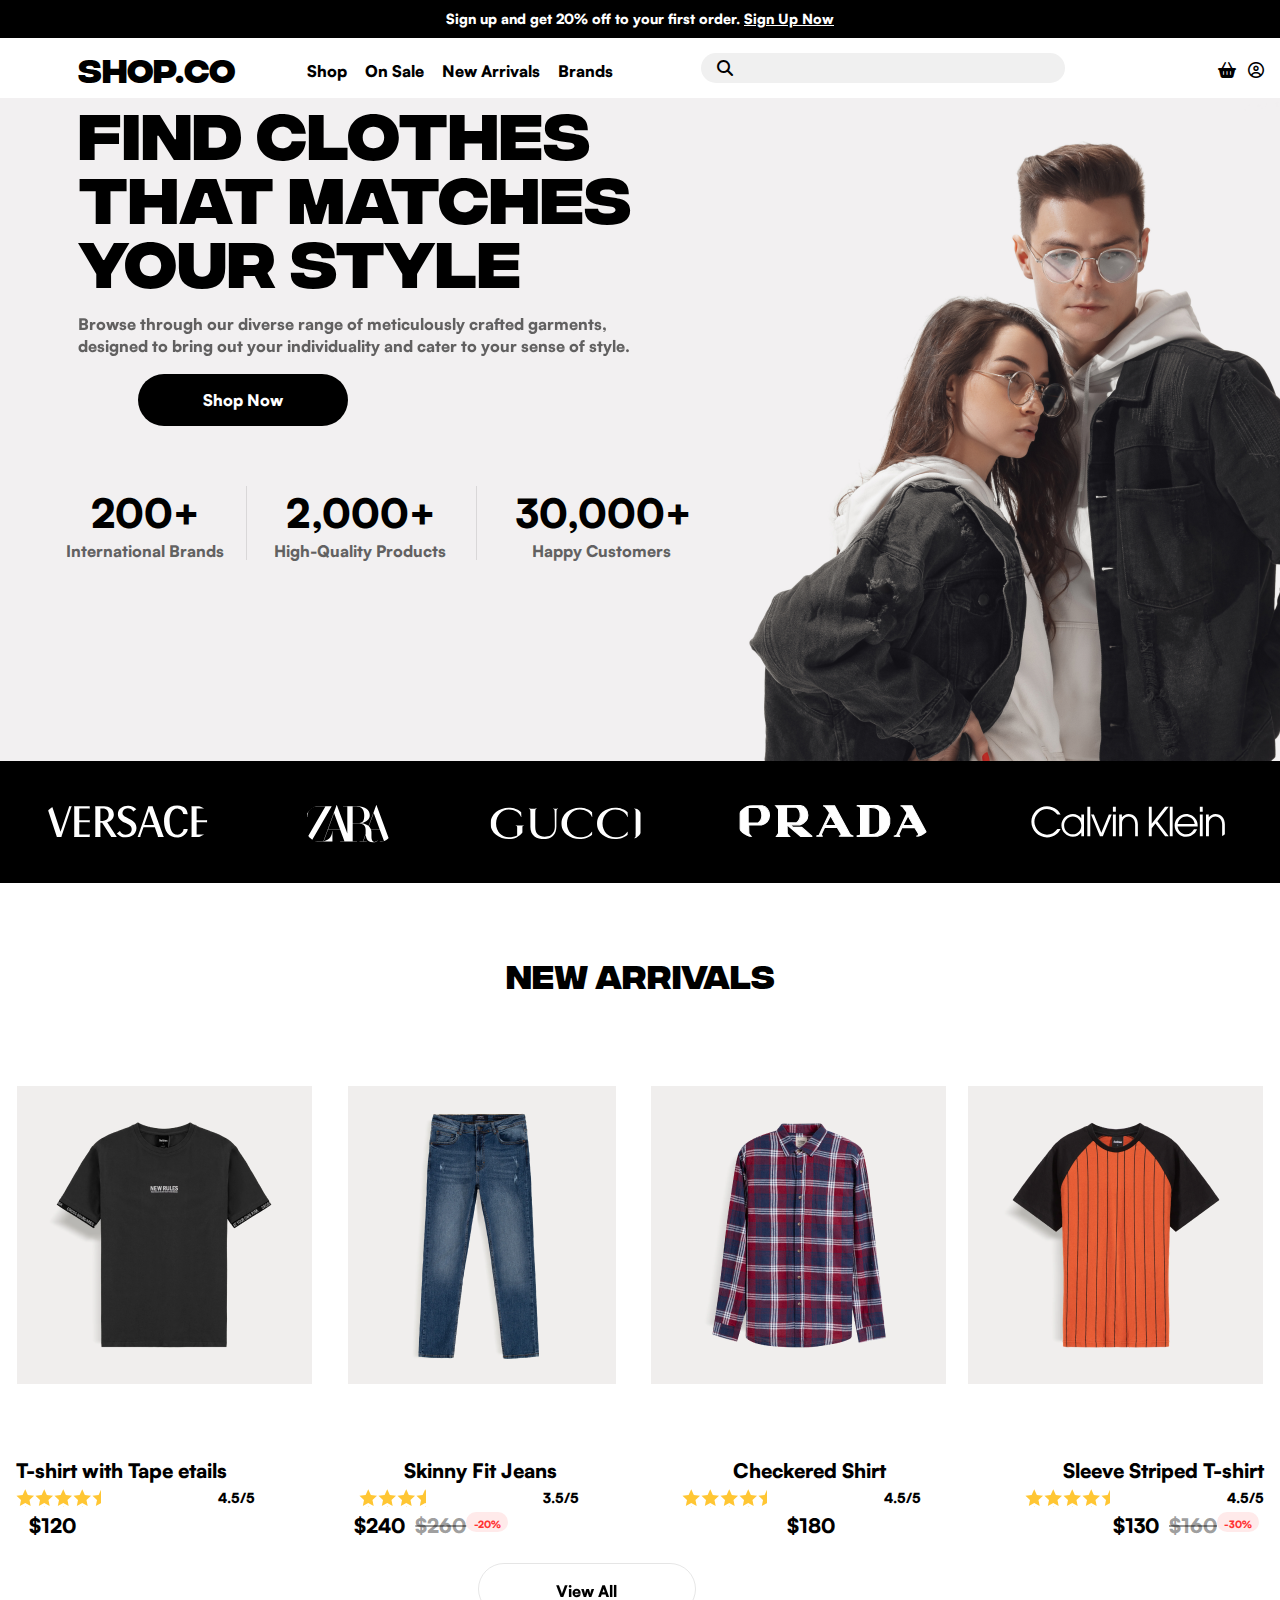
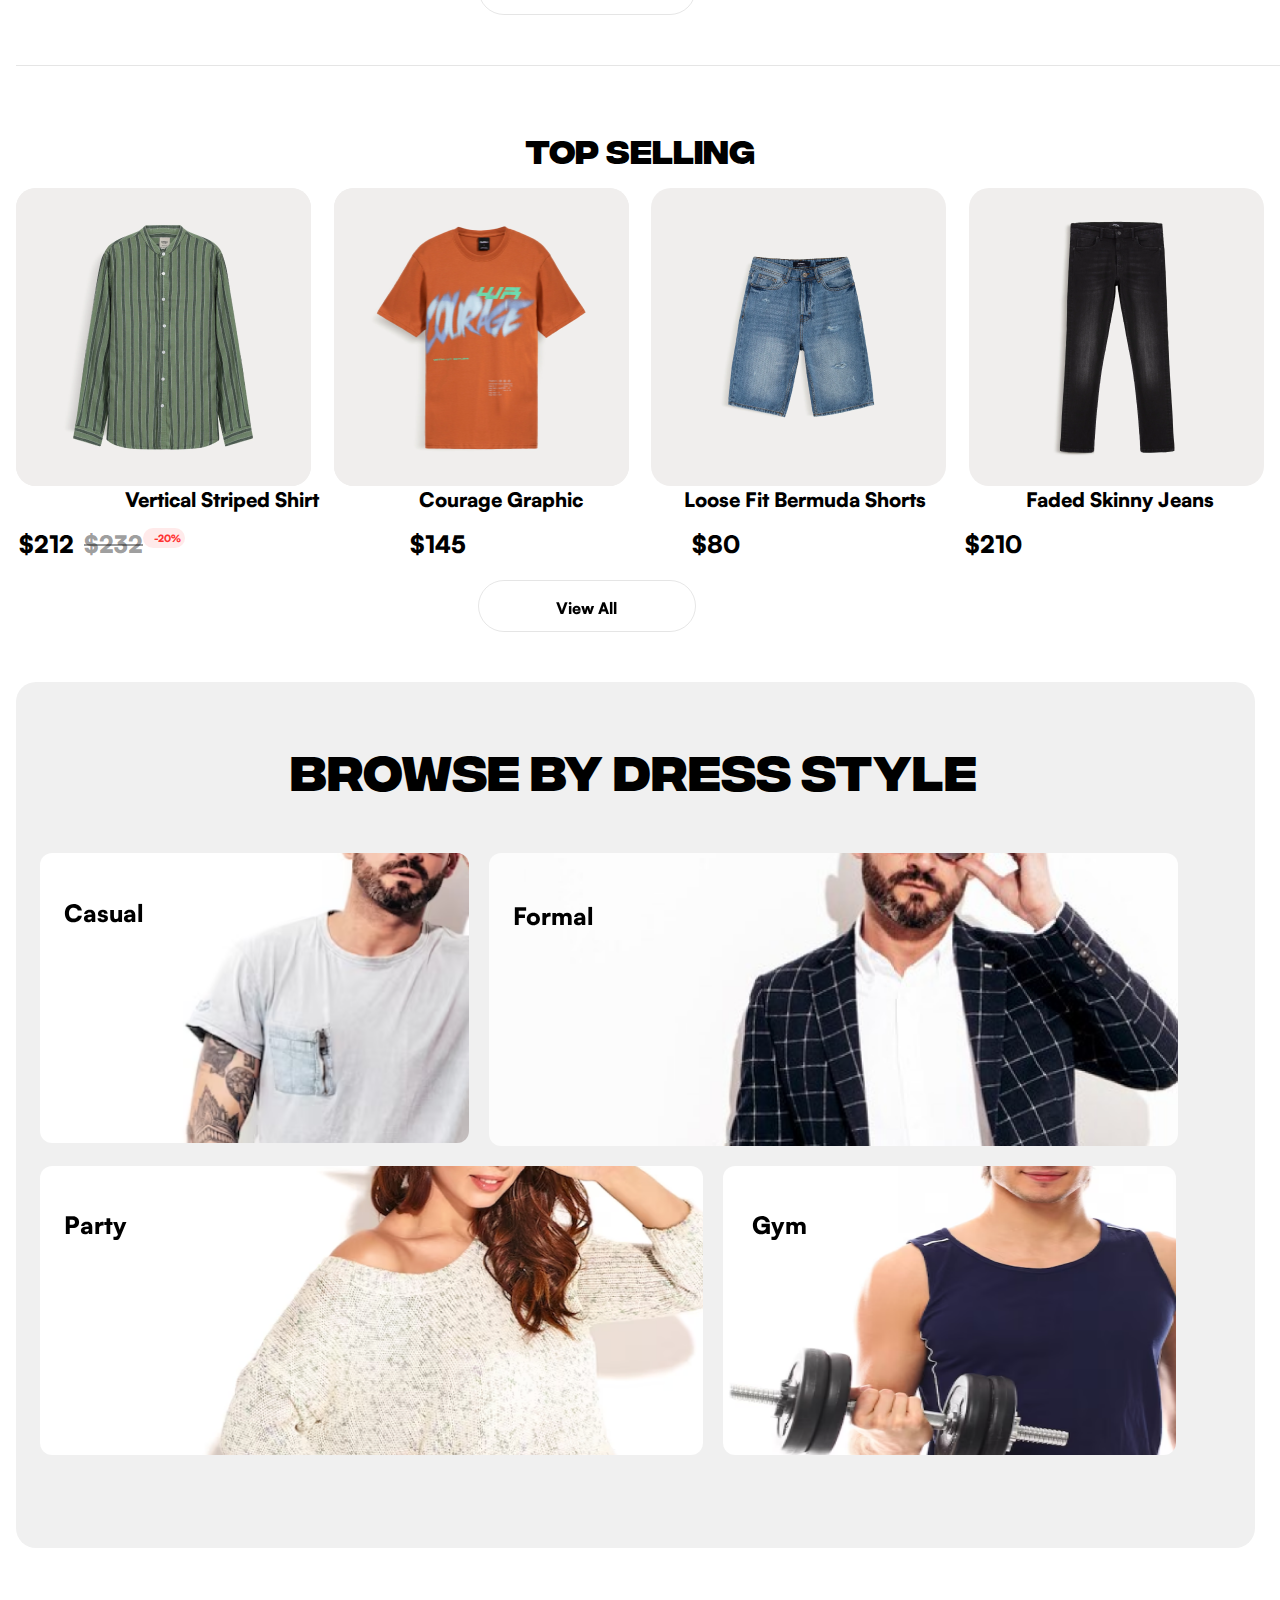
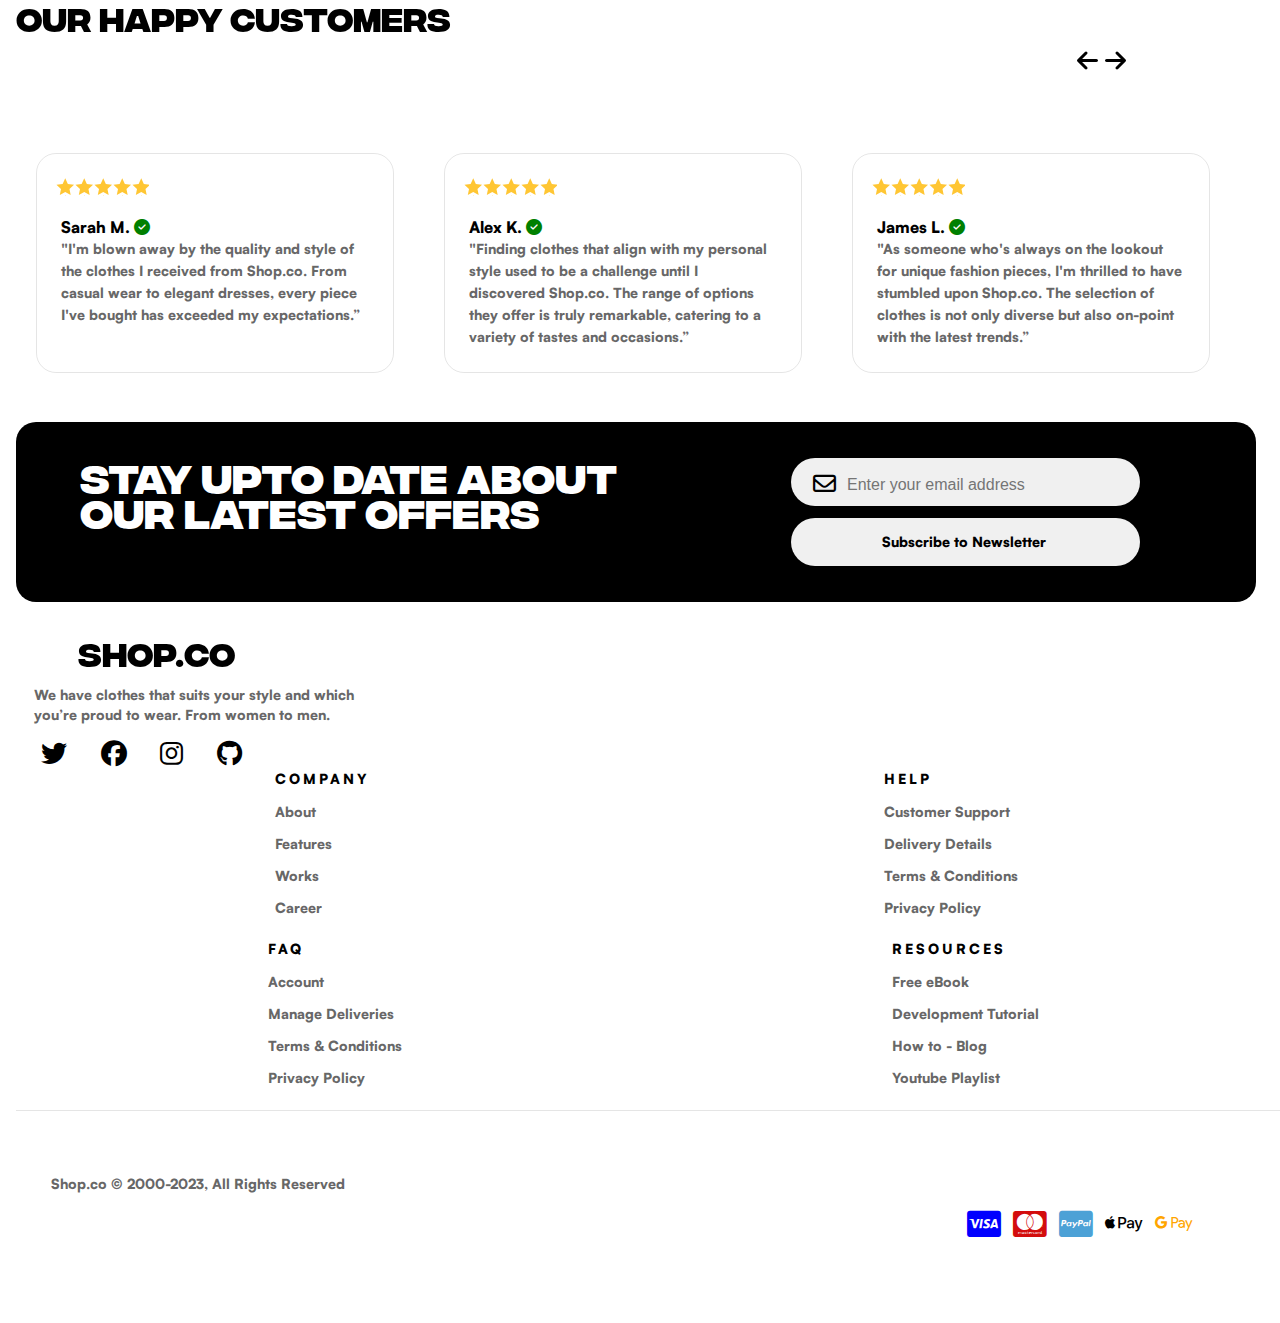
==== commit ffbf5ab5: "Add files via upload" ====
--- a/index.html
+++ b/index.html
@@ -40,12 +40,17 @@
 					<div class="main-menu-item_1">
 						<i class="fa-solid fa-magnifying-glass"></i>
 					</div>
-					<div class="main-menu-item">
-						<i class="fa-solid fa-basket-shopping"></i>
+					<div id='menuItem' class="main-menu-item">
+						<i id='itemOpen' class="fa-solid fa-basket-shopping item"></i>
+						<i id='itemClose' class="fa-solid fa-xmark item hide"></i>
 					</div>
+					<ul id='basketFunctions' class="menu-functions item hide">
+						<li>Purchased goods</li>
+						<li>Selected products</li>
+					</ul>
 					<div class="main-menu-item">
 						<i class="fa-regular fa-circle-user"></i>
-					<div class="main-menu-item">
+					</div>
 				</div>
 			</nav>
 		</div>
--- a/css/style.css
+++ b/css/style.css
@@ -55,16 +55,15 @@
 }
 .main-menu i {
 	cursor: pointer;
-}
-
-
-.main-menu{
+	margin-right: 10px;
+}
+.main-menu_1 i {
+	cursor: pointer;
+}
+
+.main-menu, .main-menu_1{
 	position: relative;
 	top: 3px;
-
-}
-.main-menu i{
-	margin-right: 10px;
 }
 .main-menu_1{
 	display: inline-flex;
@@ -313,7 +312,6 @@
 .new-arrivals_evaluation{
     display: flex;
     justify-content: space-between;
-    padding: 0px 409px 11px 0px;
 }
 .rating-t-shirt{
     width: 85px;
@@ -774,6 +772,17 @@
 	height: 100%;
 	border-radius: 13px;
 }
+.menu-functions {
+    width: 100px;
+    padding: 20px;
+    list-style: none;
+    color: #000;
+    font-family: Satoshi;
+    background: #fff;
+    position: absolute;
+    right: 0;
+    top: 20px;
+}
 
 
 
@@ -973,7 +982,7 @@
 		background-size: cover;
 		height: 663px;
 		font-size: 64px;
-		background-image: url(../images/Rectangle2.png);
+		background-image: url(../images/rectangle2.png);
 	}
 	.jumbotron h1{
 		width: 577px;
@@ -1194,7 +1203,7 @@
 	}
 }
 
-.hide {
+.hide{
 	display: none !important;
 }
 @media (min-width: 600px) {
@@ -1398,5 +1407,8 @@
 		padding: 15px 59px 7px 14px;
 		justify-content: flex-end;
 	}
+	.search_1> input{
+		display: flex;
+	}
 
 }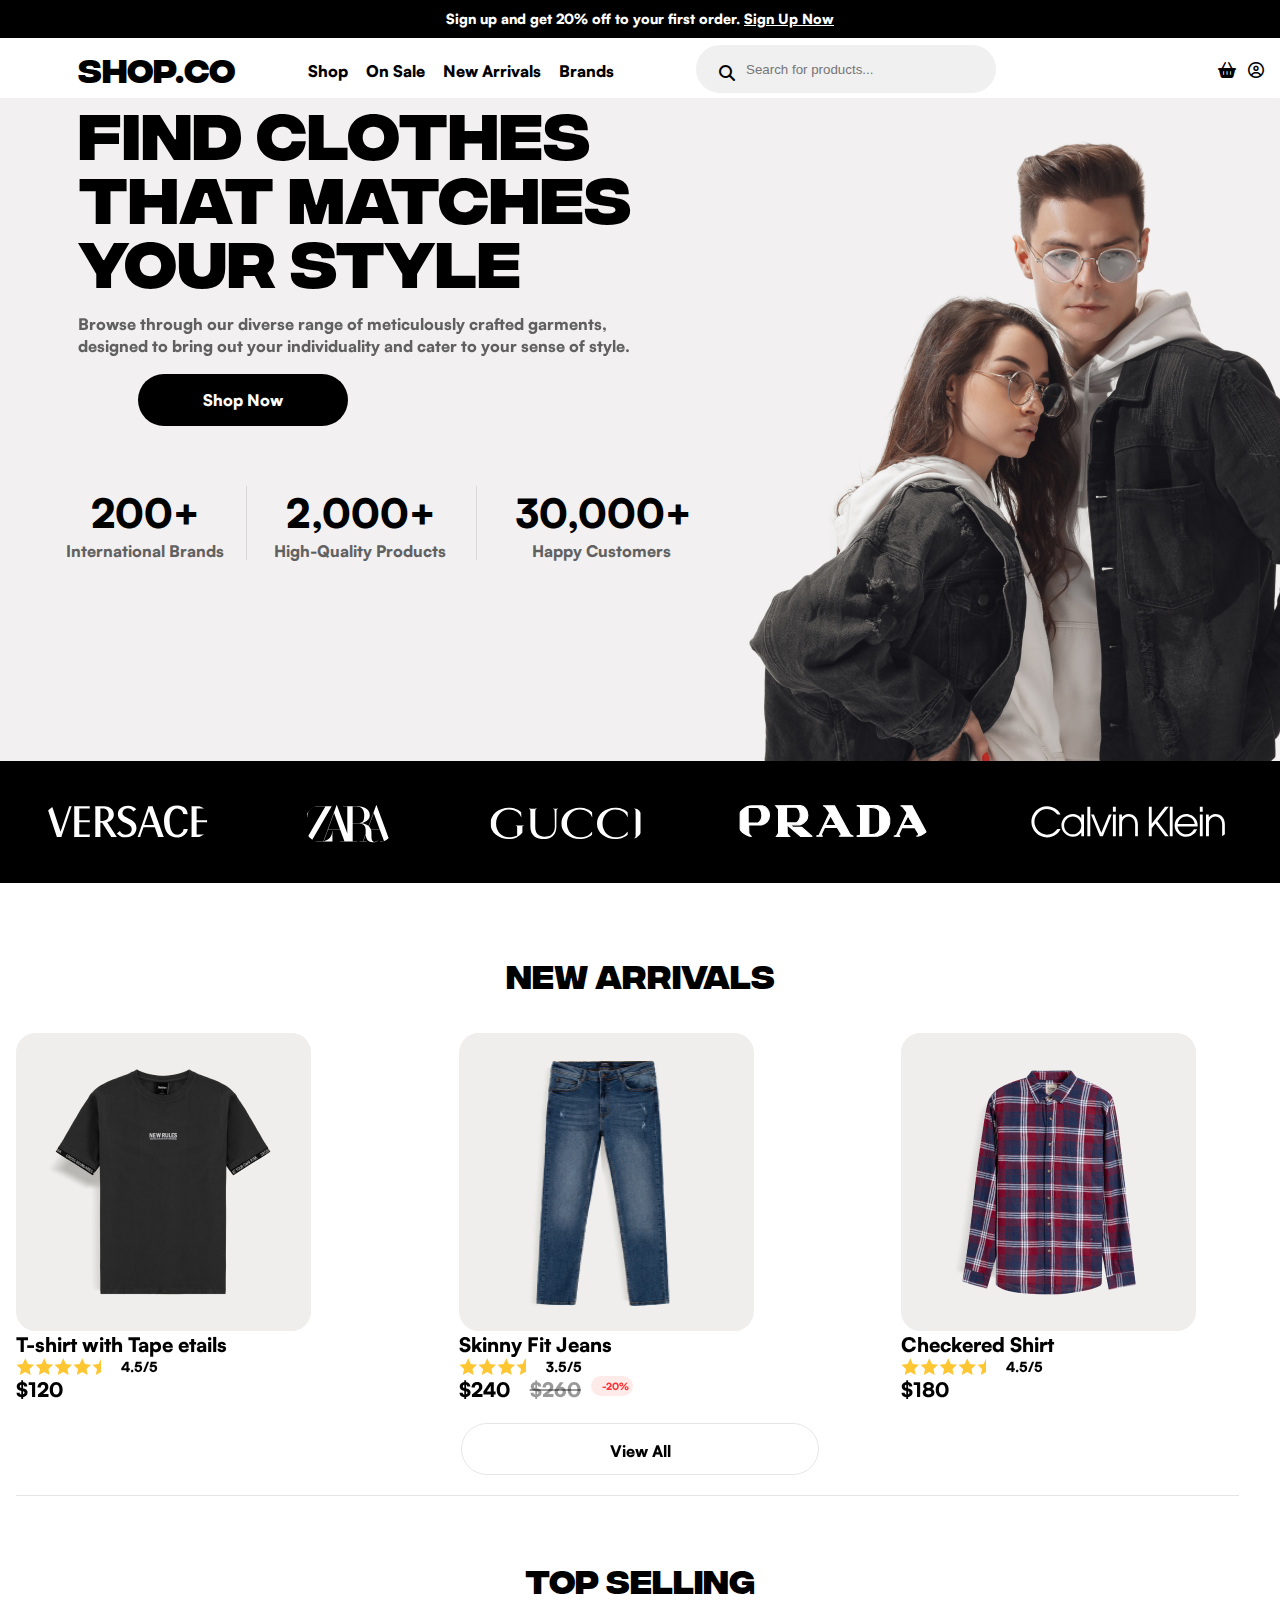
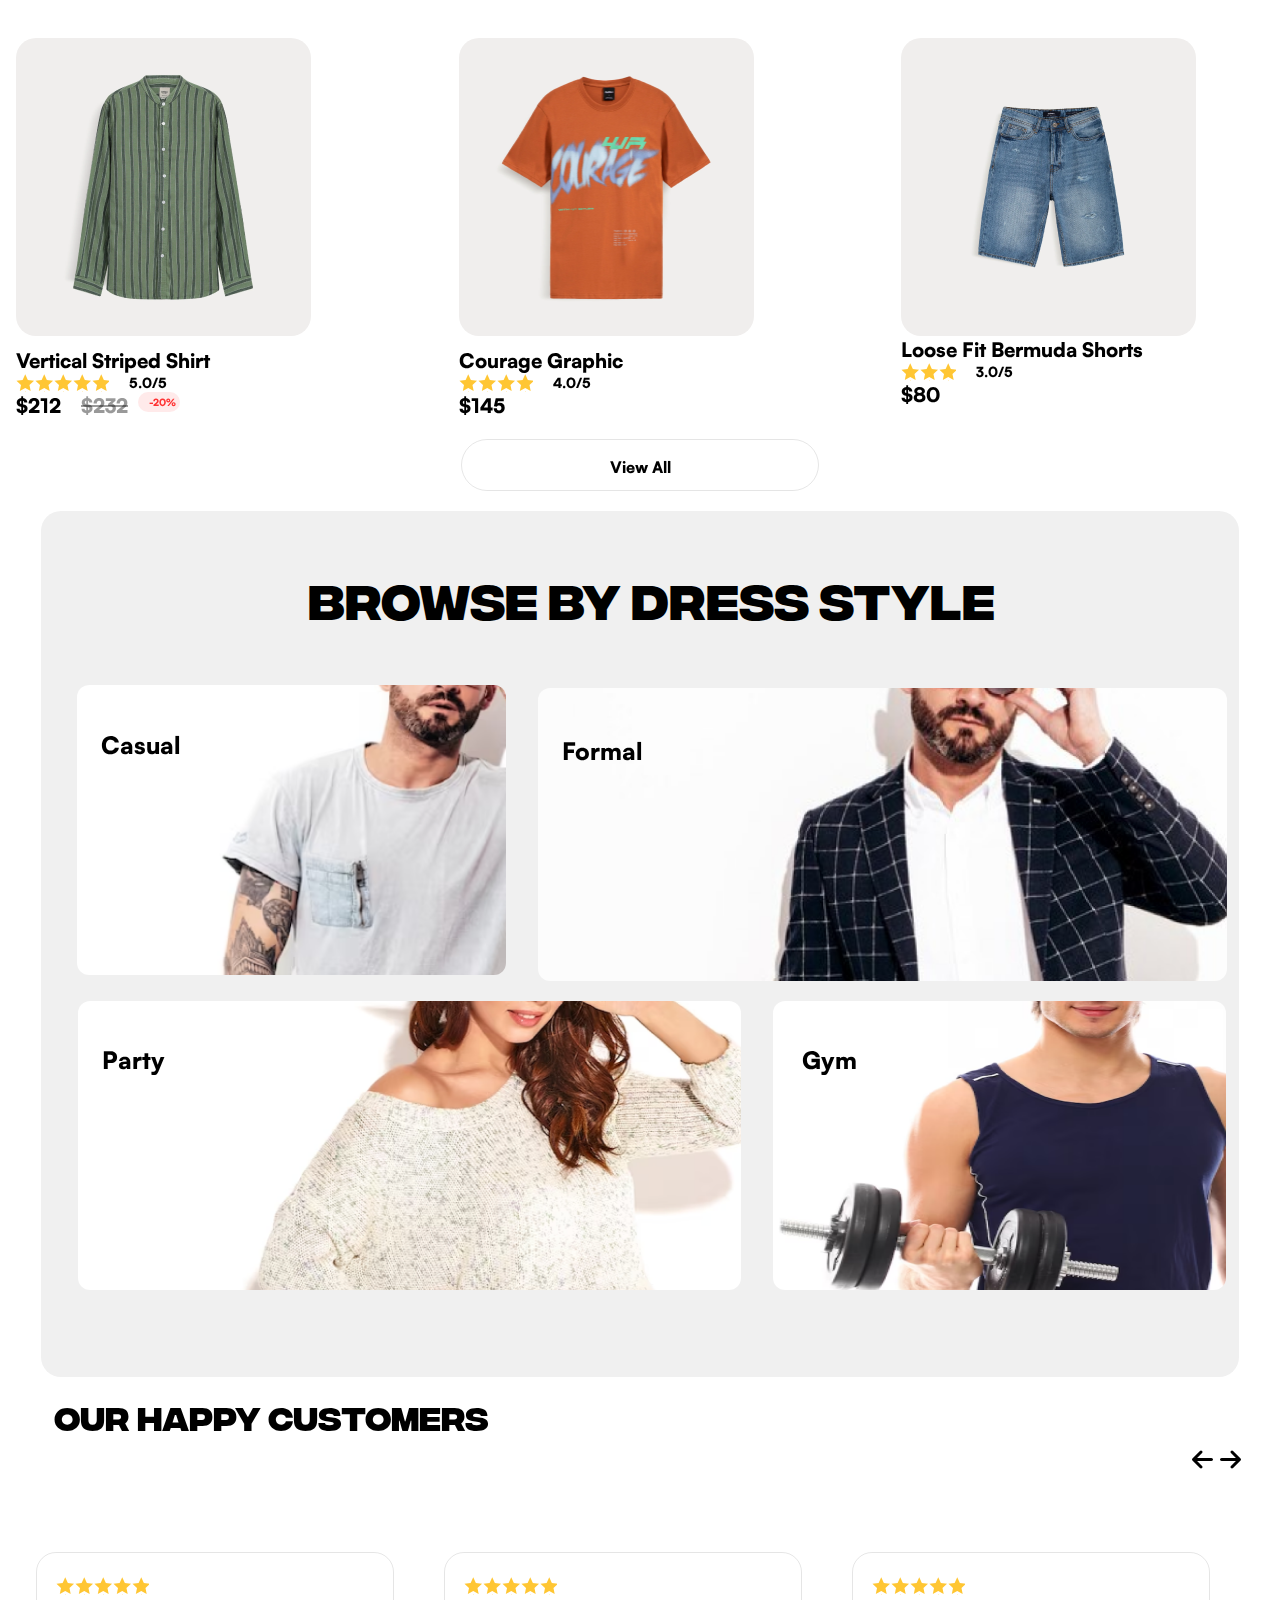
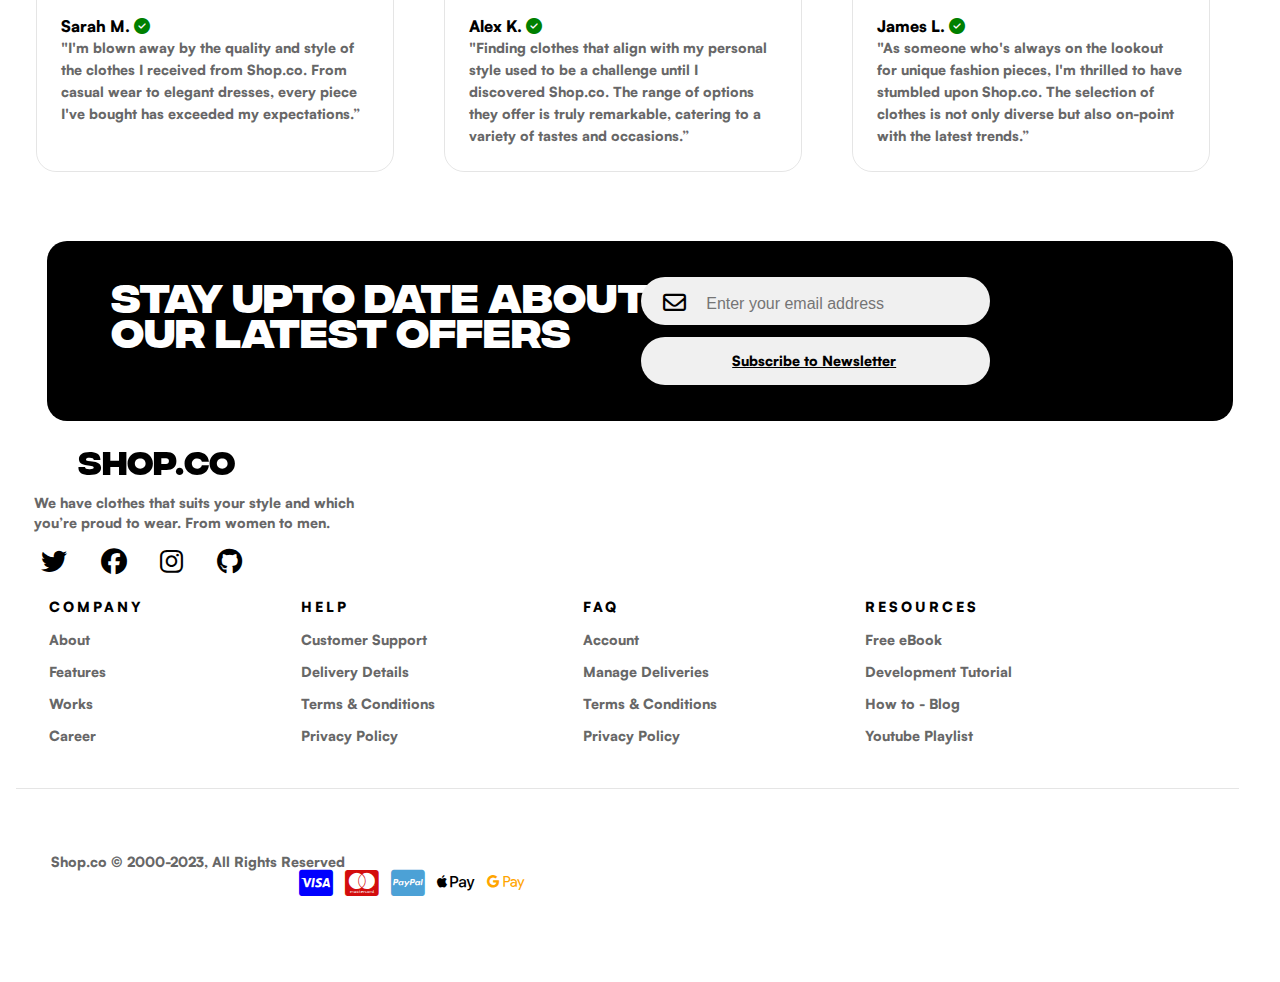
==== commit 04f8704f: "Add files via upload" ====
--- a/index.html
+++ b/index.html
@@ -3,9 +3,10 @@
 <head>
     <meta charset="UTF-8">
     <meta name="viewport" content="width=device-width, initial-scale=1.0">
-    <title>Document</title>
+    <title>SHOP.CO</title>
     <link  rel="stylesheet" href="css/style.css">
     <link rel="stylesheet" href="https://cdnjs.cloudflare.com/ajax/libs/font-awesome/6.4.2/css/all.min.css">
+    <link rel="stylesheet" href="https://cdn.jsdelivr.net/npm/swiper@10/swiper-bundle.min.css"/>
 </head>
 <body>
 	<div class="smal-line">
@@ -31,10 +32,14 @@
 					SHOP.CO
 				</div>
 				<div class="search">
-					<i class="fa-solid fa-magnifying-glass"></i>
+					<!-- <i class="fa-solid fa-magnifying-glass"></i>
 					<div class="search_1">
             			<input type="text" placeholder="Search for products...">
-            		</div>
+            		</div> -->
+            		<div class="search-wrap">
+						<i class="fa-solid fa-magnifying-glass"></i>
+						<input type="text" placeholder='Search for products...' class='search-field'>
+					</div>
         		</div>
 				<div class="main-menu_1">
 					<div class="main-menu-item_1">
@@ -61,9 +66,9 @@
 			<div class="discription">
 	             Browse through our diverse range of meticulously crafted garments, designed to bring out your individuality and cater to your sense of style.
 	        </div>
-	        <div class="ellipse">
+	        <a href="/* сайт зі всіма речима*/" class="ellipse">
 	            Shop Now
-	        </div>
+	        </a>
 	        <div class="achievement">
 	            <div class="achievement_1">
 	                <div class="count">200+</div>
@@ -78,7 +83,8 @@
 	            <div class="achievement_3">
 	                <div class="count">30,000+</div>
 	                <div class="count_title">Happy Customers</div>
-	        </div>
+
+	        	</div>
 	        </div>
  		</div>
  	</div>
@@ -114,45 +120,85 @@
 			<div class="new-arrivals_title">
 				NEW ARRIVALS
 			</div>
-			<div class="new-arrivals_img">
-				<div class="card t-shirt_img"></div>
-				<div class="card jeans_img"></div>
-				<div class="card shirt_img"></div>
-        		<div class="card orange_tshirt_img"></div>
-			</div>
-			<div class="new-arrivals_text">
-				<div class="text">T-shirt with Tape etails</div>
-           		<div class="text">Skinny Fit Jeans</div>
-           		<div class="text1">Checkered Shirt</div>
-           		<div class="text1">Sleeve Striped T-shirt</div>
+			<div class="swiper mySwiper">
+				<div class="new-arrivals_img swiper-wrapper">
+					<div class="swiper-slide">
+						<div class="new-arrivals_1">
+							<div class="card image t-shirt_img">
+								<img src="images/tshirt.png">
+							</div>
+							<div class="text">T-shirt with Tape etails</div>
+							<div class="rating_1">
+								<div class="stars rating-t-shirt"></div>
+					            <div class="number rating-t-shirt_1">4.5/5</div>
+					        </div>
+				            <div class="prices price price-tshirt">$120</div>
+			        	</div>
+			        </div>
+			    	<div class="swiper-slide">
+				        <div class="new-arrivals_2">
+							<div class="card image jeans_img">
+								<img src="images/jeans.png">
+							</div>
+							<div class="text">Skinny Fit Jeans</div>
+							<div class="rating_1">
+								<div class="stars rating-jeans"></div>
+				            	<div class="number rating-jeans_1">3.5/5</div>
+				            </div>
+			            	<div class="prices price price-jeans">
+			               		$240
+			               		<span class="through">$260</span>
+			               		<div  class="ellipse_5">-20%</div>
+		       				</div>
+						</div>
+					</div>
+					<div class="swiper-slide">
+						<div class="new-arrivals_3">
+							<div class="card image shirt_img">
+								<img src="images/shirt.png">
+							</div>
+							<div class="text">Checkered Shirt</div>
+							<div class="rating_1">
+								<div class="stars rating-shirt"></div>
+			           			<div class="number rating-shirt_1">4.5/5</div>
+			           		</div>
+		           			<div class="prices price price-shirt">$180</div>
+						</div>
+					</div>
+					<div class="swiper-slide">
+						<div class="new-arrivals_4">
+			        		<div class="card image orange_tshirt_img">
+			        			<img src="images/orangetshirt.png">
+			        		</div>
+			        		<div class="text">Sleeve Striped T-shirt</div>
+			        		<div class="rating_1">
+				        		<div class="stars rating-orange_t-shirt"></div>
+			           			<div class="number rating-orange_t-shirt_1">4.5/5</div>
+			           		</div>
+		           			<div class="prices price-orange_tshirt">
+				               	$130
+				               	<span class="through">$160</span>
+				               	<div  class="ellipse_5">
+				                   	-30%
+				               	</div>
+				           	</div>
+						</div>
+					</div>
+				</div>
+			</div>
+		</div>
+			<!-- <div class="new-arrivals_text">
+           		
+           		
 			</div>
 			<div class="new-arrivals_evaluation">
-				<div class="stars rating-t-shirt"></div>
-	            <div class="number rating-t-shirt_1">4.5/5</div>
-	            <div class="stars rating-jeans"></div>
-	            <div class="number rating-jeans_1">3.5/5</div>
-	            <div class="stars rating-shirt"></div>
-           		<div class="number rating-shirt_1">4.5/5</div>
-           		<div class="stars rating-orange_t-shirt"></div>
-           		<div class="number rating-orange_t-shirt_1">4.5/5</div>
-			</div>
-		</div>
-		<div class="prices">
-           	<div class="price price-tshirt">$120</div>
-           	<div class="price price-jeans">
-               	$240
-               	<span class="through">$260</span>
-               	<div  class="ellipse_2">-20%</div>
-       		</div>
-           	<div class="price price-shirt">$180</div>
-           	<div class="price-orange_tshirt">
-               	$130
-               	<span class="through">$160</span>
-               	<div  class="ellipse_2">
-                   	-30%
-               	</div>
-           	</div>
-       	</div>
+	            
+           		
+			</div> -->
+			
+		<!-- <div class="prices">     	
+           	
+       	</div> -->
        	<a href="/* сайт зі всіма речима*/" class="ellipse_4">
             View All
         </a>
@@ -161,44 +207,80 @@
         	<div class="new-arrivals_title">
 				TOP SELLING
 			</div>
-			<div class="new-arrivals_img">
-				<div class="image striped-shirt_img">
-					<img src="images/stripedshirt.png">
+			<div class="swiper mySwiper">
+				<div class="new-arrivals_img swiper-wrapper">
+					<div class="swiper-slide">
+						<div class="new-arrivals_1">
+							<div class="image striped-shirt_img">
+								<img src="images/stripedshirt.png">
+							</div>
+							<div class="text">
+								Vertical Striped Shirt
+							</div>
+							<div class="rating_1">
+								<div class="stars rating-striped-shirt"></div>
+			            		<div class="number rating-striped-shirt_1">5.0/5</div>
+			            	</div>
+							<div class="prices price-striped-shirt">
+				                $212
+				                <span class="through">$232</span>
+				                <div  class="ellipse_5">-20%</div>
+				            </div>
+						</div>
+					</div>
+					<div class="swiper-slide">
+						<div class="new-arrivals_1">
+							<div class="image graphic-tshirt_img">
+								<img src="images/graphictshirt.png">
+							</div>
+							<div class="text graphic-tshirt">
+			           			Courage Graphic
+			           		</div>
+			           		<div class="rating_1">
+				           		<div class="stars rating-graphic-tshirt"></div>
+			            		<div class="number rating-graphic-tshirt_1">4.0/5</div>
+			            	</div>
+			           		<div class="prices price-graphic-tshirt">$145</div>
+			           	</div>
+			        </div>
+			        <div class="swiper-slide">
+			           	<div class="new-arrivals_1">
+							<div class="image shorts_img">
+								<img src="images/shorts.png">
+							</div>
+							<div class="text shorts_text">
+			           			Loose Fit Bermuda Shorts
+			           		</div>
+			           		<div class="rating_1">
+				           		<div class="stars rating-shorts"></div>
+			            		<div class="number rating-shorts_1">3.0/5</div>
+			            	</div>
+			           		<div class="prices price-shorts">$80</div>
+			           	</div>
+			        </div>
+			        <div class="swiper-slide">
+			           	<div class="new-arrivals_1">
+							<div class="image skinny-jeans_img">
+								<img src="images/skinnyjeans.png">
+							</div>
+							<div class="text skinny-jeans_text">
+			           			Faded Skinny Jeans
+			           		</div>
+			           		<div class="rating_1">
+				           		<div class="stars rating-skinny-jeans"></div>
+			            		<div class="number rating-skinny-jeans_1">4.5/5</div>
+			            	</div>
+			           		<div class="prices price-skinny-jeans">$210</div>
+			           	</div>
+			        </div>
 				</div>
-				<div class="image graphic-tshirt_img">
-					<img src="images/graphictshirt.png">
-				</div>
-				<div class="image shorts_img">
-					<img src="images/shorts.png">
-				</div>
-				<div class="image skinny-jeans_img">
-					<img src="images/skinnyjeans.png">
-				</div>
-			</div>
-			<div class="top-selling_text">
-				<div class="text">
-					Vertical Striped Shirt
-				</div>
-           		<div class="text graphic-tshirt">
-           			Courage Graphic
-           		</div>
-           		<div class="text shorts_text">
-           			Loose Fit Bermuda Shorts
-           		</div>
-           		<div class="text skinny-jeans_text">
-           			Faded Skinny Jeans
-           		</div>
+			</div>
+			<!-- <div class="top-selling_text">
+			
 			</div>
 			<div class="prices_1">
-	            <div class="price-striped-shirt">
-	                $212
-	                <span class="through">$232</span>
-	                <div  class="ellipse_5">-20%</div>
-	            </div>
-	            <div class="price-graphic-tshirt">$145</div>
-		           <div class="price-shorts">$80</div>
-		           <div class="price-skinny-jeans">$210</div>
-        	</div>
+	        
+        	</div> -->
         	<a href="" class="ellipse_4">
 	           	View All
 	       	</a>
@@ -282,15 +364,19 @@
         	</div>
         	<div class="field">
 	        	<div class="input_field">
-	        		<div class="input_field_inside">
+	        		<!-- <div class="input_field_inside">
 	        			<i class="fa-regular fa-envelope"></i>
 	        			<input type="text" placeholder="Enter your email address">
-	        		</div>
+	        		</div> -->
+	        		<div class="input_field_inside">
+						<i class="fa-regular fa-envelope"></i>
+						<input type="text" placeholder='Enter your email address' class='search-field'>
+					</div>
 	        	</div>
 	        	<div class="input_field_1">
-	        		<div class="input_field_text">
-	        			Subscribe to Newsletter
-	        		</div>
+	        		<a href="/* сайт зі всіма речима*/" class="input_field_text">
+			            Subscribe to Newsletter
+			        </a>
 	        	</div>
 	        </div>
         </div>
@@ -314,91 +400,90 @@
         		<i class="fa-brands fa-github"></i>
         	</a>
         </div>
-        <div class="footer">
-	        <div class="company">
-	        	<div class="company_title">
-	        		COMPANY
-	        	</div>
-	        	<div class="company_text">About</div>
-	        	<div class="company_text">Features</div>
-	        	<div class="company_text">Works</div>
-	        	<div class="company_text">Career</div>
-	        </div>
-	         <div class="help">
-	        	<div class="help_title">
-	        		HELP
-	        	</div>
-	        	<div class="help_text">
-	        		Customer Support
-	        	</div>
-	        	<div class="help_text">
-	        		Delivery Details
-	        	</div>
-	        	<div class="help_text">
-	        		Terms & Conditions
-	        	</div>
-	        	<div class="help_text">
-	        		Privacy Policy
-	        	</div>
-	        </div>
-	    </div>
-	    <div class="footer">
-	        <div class="help">
-	        	<div class="help_title">
-	        		FAQ
-	        	</div>
-	        	<div class="help_text">
-	        		Account
-	        	</div>
-	        	<div class="help_text">
-	        		Manage Deliveries
-	        	</div>
-	        	<div class="help_text">
-	        		Terms & Conditions
-	        	</div>
-	        	<div class="help_text">
-	        		Privacy Policy
-	        	</div>
-	        </div>
-	        <div class="help">
-	        	<div class="help_title">
-	        		RESOURCES
-	        	</div>
-	        	<div class="help_text">
-	        		Free eBook
-	        	</div>
-	        	<div class="help_text">
-	        		Development Tutorial
-	        	</div>
-	        	<div class="help_text">
-	        		How to - Blog
-	        	</div>
-	        	<div class="help_text">
-	        		Youtube Playlist
-	        	</div>
-	        </div>
-	    </div>
+        <div class="footer_1">
+	        <div class="footer">
+		        <div class="company">
+		        	<div class="company_title">
+		        		COMPANY
+		        	</div>
+		        	<div class="company_text">About</div>
+		        	<div class="company_text">Features</div>
+		        	<div class="company_text">Works</div>
+		        	<div class="company_text">Career</div>
+		        </div>
+		    </div>
+		    <div class="footer">
+		         <div class="help">
+		        	<div class="help_title">
+		        		HELP
+		        	</div>
+		        	<div class="help_text">
+		        		Customer Support
+		        	</div>
+		        	<div class="help_text">
+		        		Delivery Details
+		        	</div>
+		        	<div class="help_text">
+		        		Terms & Conditions
+		        	</div>
+		        	<div class="help_text">
+		        		Privacy Policy
+		        	</div>
+		        </div>
+		    </div>
+		    <div class="footer">
+		        <div class="help">
+		        	<div class="help_title">
+		        		FAQ
+		        	</div>
+		        	<div class="help_text">
+		        		Account
+		        	</div>
+		        	<div class="help_text">
+		        		Manage Deliveries
+		        	</div>
+		        	<div class="help_text">
+		        		Terms & Conditions
+		        	</div>
+		        	<div class="help_text">
+		        		Privacy Policy
+		        	</div>
+		        </div>
+		    </div>
+		    <div class="footer">
+		        <div class="help">
+		        	<div class="help_title">
+		        		RESOURCES
+		        	</div>
+		        	<div class="help_text">
+		        		Free eBook
+		        	</div>
+		        	<div class="help_text">
+		        		Development Tutorial
+		        	</div>
+		        	<div class="help_text">
+		        		How to - Blog
+		        	</div>
+		        	<div class="help_text">
+		        		Youtube Playlist
+		        	</div>
+		        </div>
+		    </div>
+		</div>
 	    <div class="line"></div>
-	    <div class="copyright">
-	    	Shop.co © 2000-2023, All Rights Reserved
-	    </div>
-	    <div class="pay">
-	    	<i class="fa-brands fa-cc-visa"></i>
-	    	<i class="fa-brands fa-cc-mastercard"></i>
-	    	<i class="fa-brands fa-cc-paypal"></i>
-	    	<i class="fa-brands fa-apple-pay"></i>
-	    	<i class="fa-brands fa-google-pay"></i>
-	    </div>
-		<!-- <div class="services_item">
-				<i class="fa-brads fa-facebook"></i>
-
-			</div>
-			<div class="services_item">
-
-			</div> -->
+	    <div class="end">
+		    <div class="copyright">
+		    	Shop.co © 2000-2023, All Rights Reserved
+		    </div>
+		    <div class="pay">
+		    	<i class="fa-brands fa-cc-visa"></i>
+		    	<i class="fa-brands fa-cc-mastercard"></i>
+		    	<i class="fa-brands fa-cc-paypal"></i>
+		    	<i class="fa-brands fa-apple-pay"></i>
+		    	<i class="fa-brands fa-google-pay"></i>
+		    </div>
 		</div>
-	
-
+	<script src="https://cdn.jsdelivr.net/npm/swiper@10/swiper-bundle.min.js"></script>
 	<script src='script/script.js'></script>
 </body>
 </html>--- a/css/style.css
+++ b/css/style.css
@@ -126,6 +126,7 @@
     line-height: normal;
     margin-bottom: 60px;
     margin-left: 5%;
+    text-decoration: none;
 }
 .achievement{
     width: 278px;
@@ -265,7 +266,7 @@
     font-size: 32px;
     text-align: center;
     font-weight: 700;
-    margin-bottom: 20px;
+    margin-bottom: 40px;
 }
 .new-arrivals_img{
 	display: flex;
@@ -282,16 +283,16 @@
 	width: 198px;
     height: 200px;
 	background-repeat: no-repeat;
-    background-image: url(../images/tshirt1.png);
 }
 .jeans_img{
-    width: 147px;
-    height: 204px;
-	background-repeat: no-repeat;
-    background-image: url(../images/jeans1.png);
+    width: 198px;
+    height: 200px;
+/*	background-repeat: no-repeat;*/
+/*    background-image: url(../images/jeans1.png);*/
 }
 .shirt_img, .orange_tshirt_img{
-	display: none;
+	width: 198px;
+    height: 200px;
 }
 .new-arrivals_text{
 	display: flex;
@@ -306,9 +307,9 @@
     line-height: normal;
     white-space: nowrap;
 }
-.text1{
+/*.text1{
 	display: none;
-}
+}*/
 .new-arrivals_evaluation{
     display: flex;
     justify-content: space-between;
@@ -322,6 +323,16 @@
     width: 67px;
     height: 18px;
     background-image: url(../images/star.svg);
+}
+.rating-shirt{
+	width: 85px;
+    height: 18px;
+    background-image: url(../images/star.svg);
+}
+.rating-orange_t-shirt{
+	width: 85px;
+	height: 18px;
+	background-image: url(../images/star.svg);
 }
 .number{
     color: #000;
@@ -329,11 +340,10 @@
     font-size: 12px;
     font-weight: 400;
     line-height: normal;
-    margin-left: 13px;
-}
-.rating-shirt, .rating-shirt_1, .rating-orange_t-shirt, .rating-orange_t-shirt_1{
+}
+/*.rating-shirt, .rating-shirt_1, .rating-orange_t-shirt, .rating-orange_t-shirt_1{
 	display: none;
-}
+}*/
 .prices{
     display: flex;
     color: #000;
@@ -341,15 +351,15 @@
     font-size: 20px;
     font-weight: 700;
     line-height: normal;
-    justify-content: space-between;
-    padding: 5px 5px 24px 13px;
+    column-gap: 10px;
+/*    padding: 5px 5px 24px 13px;*/
 }
 .price-jeans{
     display: flex;
 }
-.price-shirt, .price-orange_tshirt{
+./*price-shirt, .price-orange_tshirt{
 	display: none;
-}
+}*/
 .ellipse_2{
     display: flex;
     width: 42px;
@@ -397,23 +407,24 @@
   background-size: cover; /* Адаптивне зміщення зображення */
 }
 .shorts_img, .skinny-jeans_img{
-	display: none;
+	width: 198px;
+    height: 200px;
 }
 .striped-shirt_img{
 	width: 198px;
     height: 200px;
-    background-repeat: no-repeat;
-	background-image: url(../images/stripedshirt.png);
+/*    background-repeat: no-repeat;
+	background-image: url(../images/stripedshirt.png);*/
 }
 .graphic-tshirt_img{
-    width: 147px;
-    height: 204px;
-    background-repeat: no-repeat;
-	background-image: url(../images/graphictshirt.png);
-}
-.shorts_text, .skinny-jeans_text{
+    width: 198px;
+    height: 200px;
+/*    background-repeat: no-repeat;
+	background-image: url(../images/graphictshirt.png);*/
+}
+/*.shorts_text, .skinny-jeans_text{
 	display: none;
-}
+}*/
 .top-selling_text{
 	display: flex;
 	justify-content: space-around;
@@ -434,13 +445,13 @@
 .price-striped-shirt{
     display: flex;
 }
-.price-shorts, .price-skinny-jeans{
+/*.price-shorts, .price-skinny-jeans{
 	display: none;
-}
+}*/
 .ellipse_5{
     width: 42px;
     height: 20px;
-    padding: 6px 14px;
+    padding: 3px 9px;
     justify-content: center;
     border-radius: 62px;
     color: rgba(255, 51, 51, 1);
@@ -450,9 +461,7 @@
     text-align: center;
     background: rgba(255, 51, 51, 0.1);
 }
-.graphic-tshirt {
-    margin-left: 76px;
-}
+
 .style{
 	width: 358px;
 	height: 975px;
@@ -612,7 +621,7 @@
 	font-size: 32px;
 	font-weight: 700;
 	line-height: 35px;
-	margin-bottom: 32px;
+	margin-bottom: 16px;
 }
 .input_field{
 	display: flex;
@@ -783,7 +792,40 @@
     right: 0;
     top: 20px;
 }
-
+/*.rating-skinny-jeans, .rating-shorts_1, .rating-skinny-jeans_1 {
+    display: none;
+}*/
+.rating-graphic-tshirt{
+    width: 74px;
+    height: 18px;
+    background-image: url(../images/star.svg);
+}
+.rating-shorts{
+	display: block;
+    width: 55px;
+    height: 18px;
+    background-image: url(../images/star.svg);
+}
+.rating-striped-shirt{
+	display: block;
+	width: 93px;
+    height: 18px;
+    background-image: url(../images/star.svg);
+}
+.rating-skinny-jeans {
+	display: flex;
+    width: 85px;
+    height: 18px;
+    background-image: url(../images/star.svg);
+}
+.rating-striped-shirt{
+    width: 93px;
+    height: 18px;
+    background-image: url(../images/star.svg);
+}
+.search-wrap{
+	display: none;
+}
 
 
 
@@ -804,7 +846,63 @@
 		font-size: 14px;
 	}
 }
-
+@media (min-width: 360px) and (max-width: 361px){
+	.offers{
+		width: 348px;
+		margin-left: -4px;
+	}
+	.style{
+		width: 343px;
+		margin-left: -1px;
+	}
+	.image-line{
+		margin-left: -7px;
+		margin-top: -10px;
+	}
+	.name-style{
+		margin-bottom: 36px;
+		margin-left: 20px;
+	}
+}
+
+/*footer*/
+@media (min-width: 396px){
+	.footer_1{
+		display: flex;
+		flex-wrap: wrap;
+		gap: 67px;
+		margin: 20px;
+	}
+	.style, .offers, .reviews_block{
+		margin: 5px auto;
+	}
+}
+/*Line*/
+@media (min-width: 466px){
+	.line {
+    	width: 426px;
+	}
+	.ellipse_4{
+		margin: 20px auto;
+		width: 358px;
+	    text-decoration: none;
+	}
+	.offers{
+	    margin: 20px auto;
+	}
+	.style{
+		margin: 20px auto;
+	}
+}
+
+@media (min-width: 485px) and (max-width: 598px) {
+	.star_1 {
+		left: 80%;
+	}
+	.star_2{
+		top: 7%;
+	}
+}
 
 /*Small-lina classes*/
 @media (min-width: 600px){
@@ -822,159 +920,68 @@
 	}
 }
 
-
-
-/*media queries*/
-
-@media (min-width: 680px){
-	.main-menu{
-		order: 1;
-	}
-	.main-menu i {
+@media (min-width: 725px){
+	.arrow{
+	    right: 1%;
+	}
+}
+
+@media (min-width: 362px) and (max-width: 599px){
+	.name-style{
+	    margin: 6px 26px auto;
+	}
+	.image-line{
+		margin-top: 32px;
+	}
+}
+
+@media (min-width: 320px) and (max-width: 394px) {
+	.star_1 {
+		left: 20%;
+	}
+	.star_2{
+		top: 7%;
+	}
+	.ellipse{
+		width: 286px;
+	}
+	.discription{
+		width: 300px;
+	}
+	.ellipse_4{
+		width: 293px;
+	}
+	.line{
+		width: 290px;
+	}
+	.arrow{
+		right: 0%;
+	}
+	.reviews_1{
+		width: 288px;
+	}
+}
+
+@media (min-width: 599px){
+	.star_1{
+		display: flex;
+		width: 104px;
+		height: 104px;
+		position: relative;
+	    bottom: 90%;
+    	left: 78%;
+		background-image: url(../images/Vector.svg);
+	}
+	.star_2{
+		width: 56px;
+		height: 56px;
+		position: absolute;
+	   	top: 78%;
+    	right: 23%;
+		background-image: url(../images/Vector1.svg);
+	}
+	.jumbotron_1{
 		display: none;
-	}
-	.main-menu_1{
-		order: 3;
-		right: 0%;
-	}
-	.main-menu-item_1{
-		display: none;
-	} 
-	.main-menu-item{
-		right: 20px;
-	} 
-	.menu-list{
-		top: -9px;
-		left: -100px;
-		display: flex;
-/*		justify-content: flex-end;*/
-	}
-	.menu-list li{
-/*		margin-right: 30px;*/
-		font-size: 16px;
-		white-space: nowrap;
-	}
-	.search{
-		order: 2;
-    	width: 60px;
-    	height: 30px;
-    	display: flex;
-    	padding: 12px 16px;
-    	align-items: flex-start;
-    	gap: 12px;
-    	background: rgba(240, 240, 240, 1);
-    	border-radius: 62px;
-    	margin-right: -61px;
-	}
-	.search .fa-magnifying-glass{
-		position: relative;
-		top: -5px;
-		display: block;
-	}
-	input{
-    	display: flex;
-    	width: 150px;
-    	height: 20px;
-    	background: rgba(240, 240, 240, 1);
-    	margin-left: -7px;
-    	margin-top: -8px;
-    	color: rgba(0, 0, 0, 0.4);
-    	border-color: transparent;
-	}
-	.header-menu {
-		height: 60px;
-	}
-	.content-wrap {
-		padding: 0;
-	}
-	.section{
-		padding-top: 40px;
-	}
-	.text1{
-		display: flex;
-		color: #000;
-	    font-family: Satoshi;
-	    font-size: 20px;
-	    font-weight: 700;
-	    line-height: normal;
-	    white-space: nowrap;
-	}
-	.text{
-		font-size: 20px;
-	}
-
-}
-@media (min-width: 600px){
-	.discription{
-		position: sticky;
-		left: 60px;
-		font-size: 16px;
-		line-height: 22px;
-		width: 599px;
-	    height: 33px;
-	    white-space: pre-line;
-	    margin-bottom: 50px;
-	}
-	.ellipse{
-		width: 210px;
-		height: 52px;
-		left: 60px;
-    	position: relative;
-	}
-	.count{
-		font-size: 40px;
-	}
-	.count_title{
-		font-size: 16px;
-		white-space: nowrap;
-	}
-	.achievement_2{
-		display: none;
-	}
-	.achievement_3{
-		    display: block;
-	    font-size: 40px;
-	    width: 171px;
-	    margin-left: 70px;
-	}
-	.barrier{
-		width: 1px;
-		height: 74px;
-	    margin-left: 230px;
-	}
-	.barrier_1{
-		display: flex;
-		width: 1px;
-		height: 74px;
-		background: rgba(0, 0, 0, 0.10);
-		position: absolute;
-	    margin-left: 460px;
-	}
-
-}
-@media (min-width: 738px){
-	.name-style{
-       	font-size: 48px;
-    	margin-bottom: 50px;
-	}
-	.ellipse_4{
-		width: 218px;
-		height: 52px;
-	    padding: 16px 54px;
-	    font-size: 16px;
-	    line-height: normal;
-	    margin-bottom: 50px;
-	    position: relative;
-	    left: 37%;
-	}
-	.ellipse_4:hover{
-		background: black;
-		border-radius: 62px;
-	    color: white;
-	    font-family: Satoshi;
-	    font-size: 14px;
-	    font-weight: 500;
-	    text-align: center;
 	}
 }
 @media (min-width: 600px){
@@ -994,40 +1001,50 @@
     	margin-bottom: 20px;
 	}
 	.jumbotron_1{
-		display: flex;
+		display: none;
 		background: transparent;
 	}
 
 }
-@media (min-width: 599px){
-	.star_1{
-		width: 104px;
-		height: 104px;
-		position: relative;
-	    bottom: 90%;
-    	left: 78%;
-		background-image: url(../images/Vector.svg);
-	}
-	.star_2{
-		width: 56px;
-		height: 56px;
-		position: absolute;
-	   	top: 78%;
-    	right: 23%;
-		background-image: url(../images/Vector1.svg);
-	}
-	.jumbotron_1{
-		display: none;
-	}
-}
+@media (min-width: 600px){
+	.input_field_text:hover{
+		background: black;
+		border-radius: 62px;
+	    color: white;
+	    font-family: Satoshi;
+	    font-size: 14px;
+	    font-weight: 500;
+	    text-align: center;
+	    text-decoration: none;
+	}
+}
+@media (min-width: 600px){
+	.new-arrivals_1{
+	    font-size: 48px;
+	    row-gap: 20px;
+	}
+	.t-shirt_text, .jeans_text{
+	    font-size: 20px;
+	    font-weight: 700;
+	    
+	}
+	.line{
+	    width: 98%;
+	    height: 1px;
+	    margin-bottom: 64px;
+	    background: rgba(0, 0, 0, 0.1);
+	}
+}
+
 @media (min-width: 600px){
 	.new-arrivals_img {
 	    display: flex;
 	    justify-content: space-between;
-	    column-gap: 20px;
+	    margin-bottom: 40px;
+	    gap: 20px;
 	}
 	.card {
-		width: 25%;
+		width: 127%;
 		height: 444px;
 		background-repeat: no-repeat;
 		background-position: center;
@@ -1047,164 +1064,62 @@
 	    background-image: url(../images/orangetshirt.png);
 	}
 }
-
-@media (min-width: 771px){
-	.brands{
-		height: 122px;
-		margin-bottom: 72px;
-	}
-	.versace{
-		width: 166px;
-		height: 33px;
-		margin-top: 44px;
-	}
-	.zara{
-		width: 91px;
-		height: 38px;
-		margin-top: 44px;
-	}
-	.gucci{
-		width: 156px;
-		height: 36px;
-		margin-top: 44px;
-	}
-	.prada{
-		width: 194px;
-		height: 32px;
-		margin-top: 44px;
-	}
-	.calvin-klein{
-		width: 206px;
-		height: 33px;
-		margin-top: 44px;
-	}
-}
-@media (min-width: 933px){
-	.star_1{
-		width: 104px;
-		height: 104px;
-		position: relative;
-	    bottom: 127%;
-	    left: 78%;
-		background-image: url(../images/Vector.svg);
-	}
-	.star_2{
-		width: 56px;
-		height: 56px;
+@media (min-width: 600px){
+	.discription{
+		position: sticky;
+		left: 60px;
+		font-size: 16px;
+		line-height: 22px;
+		width: 598px;
+	    height: 33px;
+	    white-space: pre-line;
+	    margin-bottom: 50px;
+	}
+	.ellipse{
+		width: 210px;
+		height: 52px;
+		left: 60px;
+    	position: relative;
+	}
+	.ellipse:hover{
+		background: white;
+		border-radius: 62px;
+	    color: black;
+	    font-family: Satoshi;
+	    font-size: 16px;
+	    font-weight: 500;
+	    text-align: center;
+	}
+	.count{
+		font-size: 40px;
+	}
+	.count_title{
+		font-size: 16px;
+		white-space: nowrap;
+	}
+	.achievement_2{
+		display: none;
+	}
+	.achievement_3{
+		    display: block;
+	    font-size: 40px;
+	    width: 171px;
+	    margin-left: 70px;
+	}
+	.barrier{
+		width: 1px;
+		height: 74px;
+	    margin-left: 230px;
+	}
+	.barrier_1{
+		display: flex;
+		width: 1px;
+		height: 74px;
+		background: rgba(0, 0, 0, 0.10);
 		position: absolute;
-	   	top: 49%;
-    	right: 23%;
-		background-image: url(../images/Vector1.svg);
-	}
-}
-
-/*@media (min-width: 1000px){
-	.star_1{
-		width: 104px;
-		height: 104px;
-		position: relative;
-	    bottom: 127%;
-    	left: 78%;
-		background-image: url(../images/Vector.svg);
-	}
-	.star_2{
-		width: 56px;
-		height: 56px;
-		position: absolute;
-	   	top: 26%;
-    	right: 23%;
-		background-image: url(../images/Vector1.svg);
-	}
-}*/
-
-@media (min-width: 1025px){
-	.star_1{
-		width: 104px;
-		height: 104px;
-		position: relative;
-	    bottom: 130%;
-	    left: 88%;
-		background-image: url(../images/Vector.svg);
-	}
-	.star_2{
-		width: 56px;
-		height: 56px;
-		position: absolute;
-	    top: 55%;
-    	right: 40%;
-		background-image: url(../images/Vector1.svg);
-	}
-}
-@media (min-width: 1024px) and (max-width: 1310px) {
-	.star_1 {
-		left: 70%;
-	}
-	.star_2{
-		top: 70%;
-	}
-}
-.underline {
-  text-decoration: underline;
-}
-.through{
-    text-decoration: line-through;
-    color: rgba(0, 0, 0, 0.4);
-    margin-left: 10px;
-}
-
-.search .fa-solid.fa-magnifying-glass {
-	display: none;
-}
-
-@media (min-width: 680px) {
-	.search .fa-solid.fa-magnifying-glass {
-		display: block;
-	}
-	.search{
-		width: 364px;
-	}
-	input{
-		width: 49px;
-	}
-	.logo {
-	    position: relative;
-    	left: 5%;
-    	font-size: 32px;
-	}
-	.main-list {
-		margin-left: 10px;
-	}
-	.menu-list li {
-	    margin-right: 18px;
-	    font-size: 16px;
-	    white-space: nowrap;
-	}
-}
-@media (min-width: 764px){
-	input{
-		width: 150px;
-	}
-}
-
-@media (min-width: 600px){
-	.new-arrivals_1{
-	    font-size: 48px;
-	}
-	.t-shirt_text, .jeans_text{
-	    font-size: 20px;
-	    font-weight: 700;
-	    
-	}
-	.line{
-	    width: 104%;
-	    height: 1px;
-	    margin-bottom: 64px;
-	    background: rgba(0, 0, 0, 0.1);
-	}
-}
-
-.hide{
-	display: none !important;
+	    margin-left: 460px;
+	}
+
 }
 @media (min-width: 600px) {
 	.menu-list.hide {
@@ -1227,7 +1142,6 @@
 	    font-size: 14px;
 	    font-weight: 400;
 	    line-height: normal;
-	    margin-left: 13px;
 	    display: flex;
 	}
 	.stars{
@@ -1242,6 +1156,12 @@
 	    width: 85px;
 	    height: 18px;
 	    background-image: url(../images/star.svg);
+	}
+	.rating_1{
+		display: flex;
+	}
+	.stars{
+		margin-right: 20px;
 	}
 
 	.price-shirt, .price-orange_tshirt{
@@ -1262,8 +1182,8 @@
 		display: block;
 	}
 	.style{
-		width: 1239px;
-		height: 866px;
+		width: 96%;
+		height: 961px;
 	}
 	.image-line{
 		display: flex;
@@ -1278,23 +1198,25 @@
 	}
 	.image-casual{
 		width: 429px;
-    	height: 290px;
+    	height: 197px;
+    	margin: 3px auto;
     	border-radius: 20px;
     	margin-bottom: 20px;
 	}
 	.image-formal{
-  		width: 689px;
-	    height: 293px;
-	    margin-left: 20px;
+  		width: 429px;
+    	height: 197px;
+    	margin: 6px auto;
 	}
 	.image-party{
-		width: 663px;
-		height: 289px;
+		width: 429px;
+    	height: 197px;
+    	margin: 6px auto;
 	}
 	.image-gym-block{
-		width: 453px;
-	    height: 289px;
-	    margin-left: 20px;
+		width: 429px;
+    	height: 197px;
+    	margin: 6px auto;
 	}
 	img{
 		border-radius: 20px;
@@ -1315,35 +1237,36 @@
 		margin-left: inherit;
 	}
 	.name-style{
-		width: 1187px;
+		width: 96%;
 	    display: flex;
 	    justify-content: center;
-	    height: 171px;
+	    height: 98px;
 	    align-items: center;
 	    margin-bottom: 0px;
 	}
 	.name-style_1.name-style_2{
 		position: absolute;
-  		margin-top: -275px;
+  		margin-top: -213px;
 	}
 	.name-style_1.name-style_3{
 		position: absolute;
-  		margin-top: -275px;
+  		margin-top: -213px;
 	}
 	.name-style_1.name-style_4{
 		position: absolute;
-  		margin-top: -275px;
+  		margin-top: -213px;
 	}
 	.name-style_1.name-style_5{
 		margin-left: 5px;
 		position: absolute;
-  		margin-top: -275px;
+  		margin-top: -213px;
 	}
 	.image-gym{
 		margin-left: 93px;
 	}
 	.title-reviews{
 		white-space: nowrap;
+		margin-left: 3%;
 	}
 	.reviews_block{
 		display: flex;
@@ -1365,7 +1288,7 @@
 	    margin-bottom: 49px;
 	}
 	.offers{
-		width: 1240px;
+		width: 95%;
 		height: 180px;
 		display: flex;
 		padding: 36px 64px;
@@ -1376,6 +1299,7 @@
 	}
 	.field{
 		display: block;
+		margin-left: -181px;
 	}
 	.input_field, .input_field_1{
 		width: 349px;
@@ -1385,11 +1309,10 @@
 		align-items: center;
 		margin-left: 142px;
 	}
-	input{
+	.input_field_inside> input{
 		width: 245px;
 	    height: 25px;
 	    margin-top: -24px;
-    	margin-left: 34px;
 	    font-size: 16px;
 	}
 	.input_field_inside{
@@ -1411,4 +1334,371 @@
 		display: flex;
 	}
 
-}+}
+@media (min-width: 600px){
+	.rating-shorts{
+		display: block;
+	    width: 55px;
+	    height: 18px;
+	    background-image: url(../images/star.svg);
+	}
+	.rating-striped-shirt{
+		display: block;
+		width: 93px;
+	    height: 18px;
+	    background-image: url(../images/star.svg);
+	}
+	.rating-skinny-jeans {
+		display: flex;
+	    width: 85px;
+	    height: 18px;
+	    background-image: url(../images/star.svg);
+	}
+	
+	.social_networks{
+		margin-bottom: 20px;
+	}
+	.search_1 {
+	    display: flex;
+	}
+	.end{
+		display: inline-flex;
+	}
+
+}
+/*@media (min-width: 600px) and (max-width: 618) {
+	.field{
+		margin-left: -45px;
+	}
+}
+*/
+@media (min-width: 680px) {
+	.search .fa-solid.fa-magnifying-glass {
+		display: block;
+	}
+	.search{
+		width: 364px;
+	}
+	input{
+		width: 49px;
+	}
+	.logo {
+	    position: relative;
+    	left: 5%;
+    	font-size: 32px;
+	}
+	.main-list {
+/*		margin-left: 10px;*/
+	}
+	.menu-list li {
+	    margin-right: 18px;
+	    font-size: 16px;
+	    white-space: nowrap;
+	}
+}
+
+/*media queries*/
+
+@media (min-width: 680px){
+	.main-menu{
+		order: 1;
+	}
+	.main-menu i {
+		display: none;
+	}
+	.main-menu_1{
+		order: 3;
+		right: 0%;
+	}
+	.main-menu-item_1{
+		display: none;
+	} 
+	.main-menu-item{
+		right: 20px;
+	} 
+	.menu-list{
+		top: -9px;
+		left: -100px;
+		display: flex;
+/*		justify-content: flex-end;*/
+	}
+	.menu-list li{
+/*		margin-right: 30px;*/
+		font-size: 16px;
+		white-space: nowrap;
+	}
+	.search{
+		order: 2;
+    	width: 300px;
+    	height: 30px;
+    	display: flex;
+    	align-items: flex-start;
+    	gap: 12px;
+ 
+	}
+	.search-wrap {
+	  position: relative;
+	  display: block;
+	  max-width: 570px;
+	  width: 100%;
+	  height: 48px;
+	}
+	.search-field {
+	  display: block;
+	  width: 100%;
+	  height: 100%;
+	  padding-left: 50px;
+	  background: rgba(240, 240, 240, 1);
+	  border-radius: 62px;
+	  border: none;
+	  outline: none;
+	}
+
+	.fa-solid.fa-magnifying-glass {
+	  position: absolute;
+	  left: 16px;
+	  top: 12px;
+	  width: 24px;
+	  height: 24px;
+	}
+	.search .fa-magnifying-glass{
+		display: block;
+	}
+	input{
+    	display: flex;
+    	width: 150px;
+    	height: 20px;
+    	background: rgba(240, 240, 240, 1);
+    	margin-left: -7px;
+    	margin-top: -8px;
+    	color: rgba(0, 0, 0, 0.4);
+    	border-color: transparent;
+	}
+	.header-menu {
+		height: 60px;
+	}
+	.content-wrap {
+		padding: 0;
+	}
+	.section{
+		padding-top: 40px;
+	}
+	.text1{
+		display: flex;
+		color: #000;
+	    font-family: Satoshi;
+	    font-size: 20px;
+	    font-weight: 700;
+	    line-height: normal;
+	    white-space: nowrap;
+	}
+	.text{
+		font-size: 20px;
+	}
+
+}
+@media (min-width: 738px){
+	.name-style{
+       	font-size: 48px;
+    	margin-bottom: 7px;
+	}
+	.ellipse_4{
+		height: 52px;
+	    padding: 16px 54px;
+	    font-size: 16px;
+	    line-height: normal;
+	    margin-bottom: 50px;
+	    position: relative;
+	    margin: 20px auto;
+		width: 358px;
+	    text-decoration: none;
+	}
+	.ellipse_4:hover{
+		background: black;
+		border-radius: 62px;
+	    color: white;
+	    font-family: Satoshi;
+	    font-size: 14px;
+	    font-weight: 500;
+	    text-align: center;
+	}
+}
+@media (min-width: 739px){
+	.footer_1 {
+	    display: flex;
+	    gap: 161px;
+	    padding: 0px 13px;
+	}
+}
+@media (min-width: 764px){
+	input{
+		width: 150px;
+	}
+}
+
+@media (min-width: 771px){
+	.brands{
+		height: 122px;
+		margin-bottom: 72px;
+	}
+	.versace{
+		width: 166px;
+		height: 33px;
+		margin-top: 44px;
+	}
+	.zara{
+		width: 91px;
+		height: 38px;
+		margin-top: 44px;
+	}
+	.gucci{
+		width: 156px;
+		height: 36px;
+		margin-top: 44px;
+	}
+	.prada{
+		width: 194px;
+		height: 32px;
+		margin-top: 44px;
+	}
+	.calvin-klein{
+		width: 206px;
+		height: 33px;
+		margin-top: 44px;
+	}
+}
+@media (min-width: 926px){
+	.name-style{
+		width: 894px;
+	    display: flex;
+	    justify-content: center;
+	    height: 171px;
+	    align-items: center;
+	    margin: auto;
+	}
+	.name-style_1.name-style_2{
+		position: absolute;
+  		margin-top: -275px;
+	}
+	.name-style_1.name-style_3{
+		position: absolute;
+  		margin-top: -275px;
+	}
+	.name-style_1.name-style_4{
+		position: absolute;
+  		margin-top: -275px;
+	}
+	.name-style_1.name-style_5{
+		margin-left: 5px;
+		position: absolute;
+  		margin-top: -275px;
+	}
+	.image-casual{
+		width: 429px;
+    	height: 290px;
+    	border-radius: 20px;
+    	margin-bottom: 20px;
+	}
+	.image-formal{
+  		width: 689px;
+	    height: 293px;
+	    margin-left: 20px;
+	}
+	.image-party{
+		width: 663px;
+		height: 289px;
+	}
+	.image-gym-block{
+		width: 453px;
+	    height: 289px;
+	    margin-left: 20px;
+	}
+	.photo > img{
+		width: 100% !important;
+    	height: 100%;
+	}
+	.style{
+		height: 866px;
+	}
+}
+@media (min-width: 933px){
+	.star_1{
+		width: 104px;
+		height: 104px;
+		position: relative;
+	    bottom: 127%;
+	    left: 78%;
+		background-image: url(../images/Vector.svg);
+	}
+	.star_2{
+		width: 56px;
+		height: 56px;
+		position: absolute;
+	   	top: 49%;
+    	right: 23%;
+		background-image: url(../images/Vector1.svg);
+	}
+}
+
+/*@media (min-width: 1000px){
+	.star_1{
+		width: 104px;
+		height: 104px;
+		position: relative;
+	    bottom: 127%;
+    	left: 78%;
+		background-image: url(../images/Vector.svg);
+	}
+	.star_2{
+		width: 56px;
+		height: 56px;
+		position: absolute;
+	   	top: 26%;
+    	right: 23%;
+		background-image: url(../images/Vector1.svg);
+	}
+}*/
+
+@media (min-width: 1025px){
+	.star_1{
+		width: 104px;
+		height: 104px;
+		position: relative;
+	    bottom: 130%;
+	    left: 88%;
+		background-image: url(../images/Vector.svg);
+	}
+	.star_2{
+		width: 56px;
+		height: 56px;
+		position: absolute;
+	    top: 55%;
+    	right: 40%;
+		background-image: url(../images/Vector1.svg);
+	}
+}
+@media (min-width: 1024px) and (max-width: 1310px) {
+	.star_1 {
+		left: 70%;
+	}
+	.star_2{
+		top: 70%;
+	}
+}
+.underline {
+  text-decoration: underline;
+}
+.through{
+    text-decoration: line-through;
+    color: rgba(0, 0, 0, 0.4);
+    margin-left: 10px;
+}
+
+/*.search .fa-solid.fa-magnifying-glass {
+	display: none;
+}
+*/
+
+.hide{
+	display: none !important;
+}
